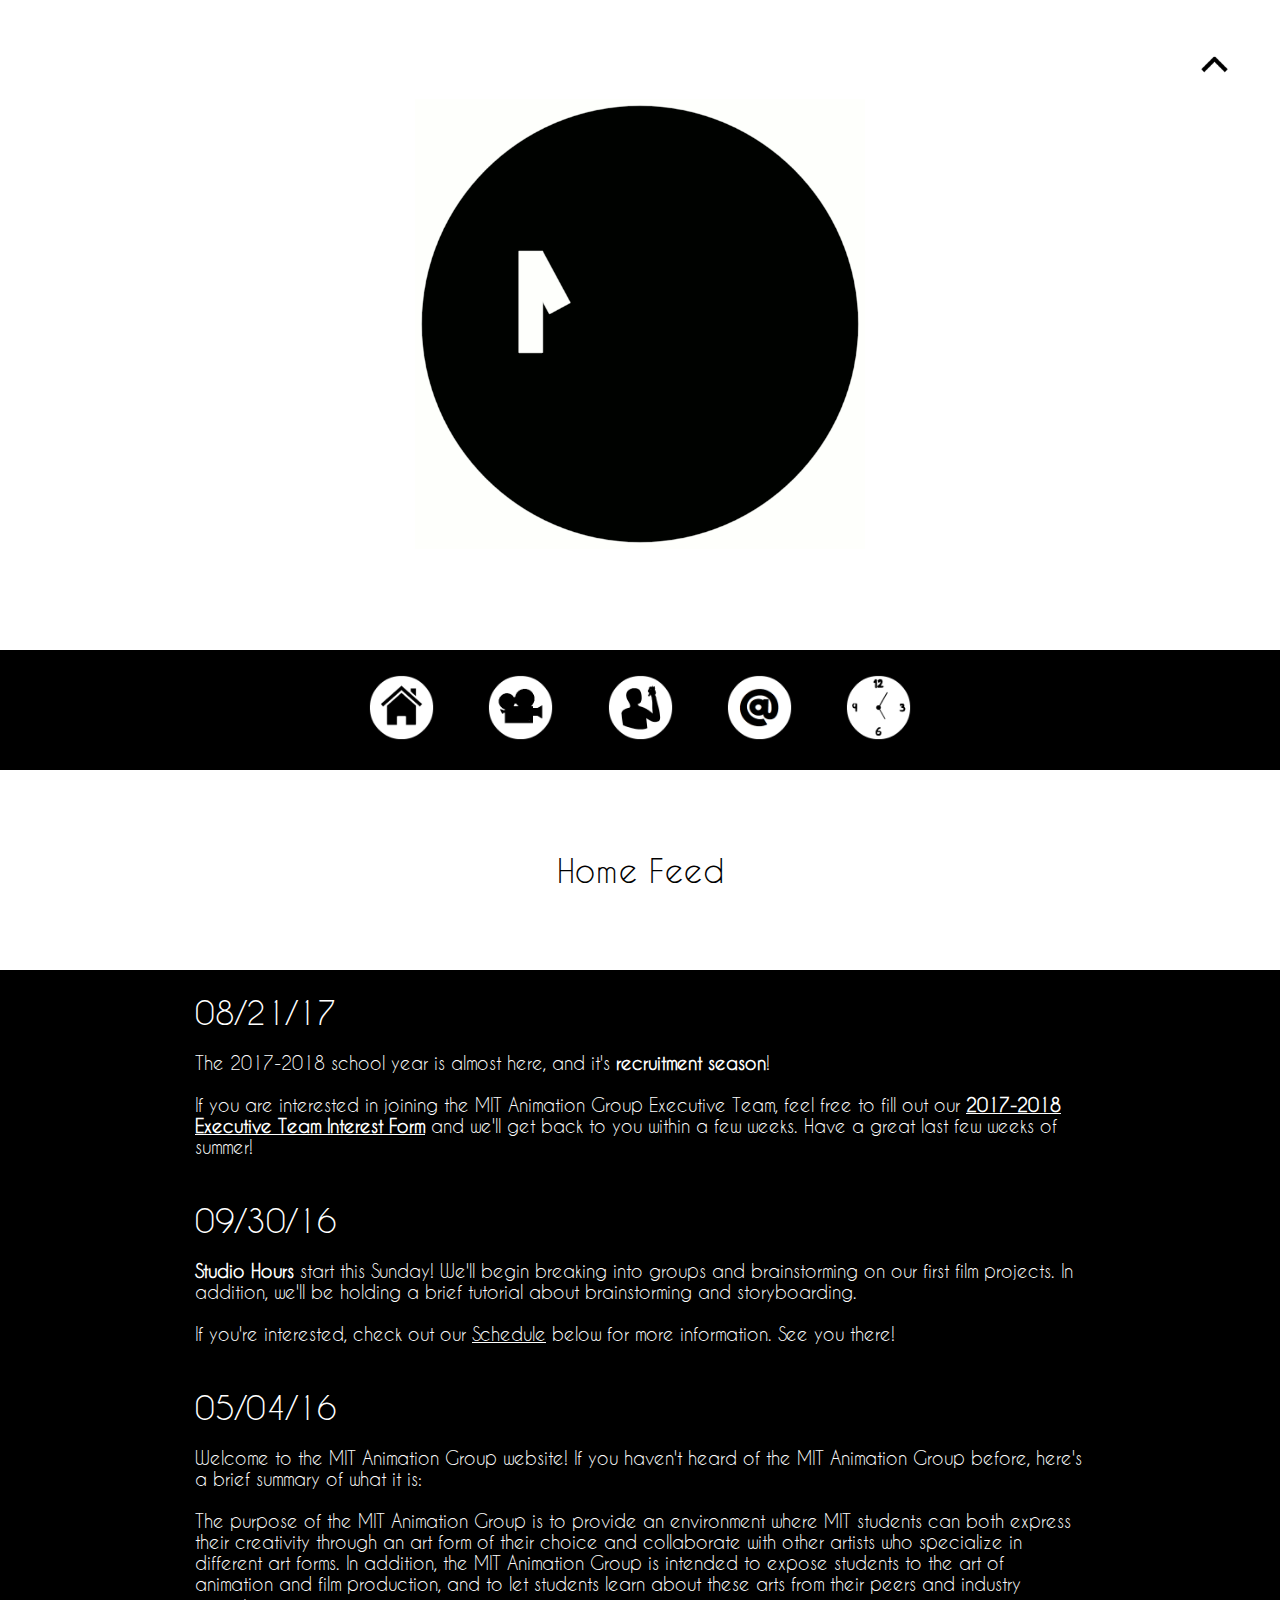
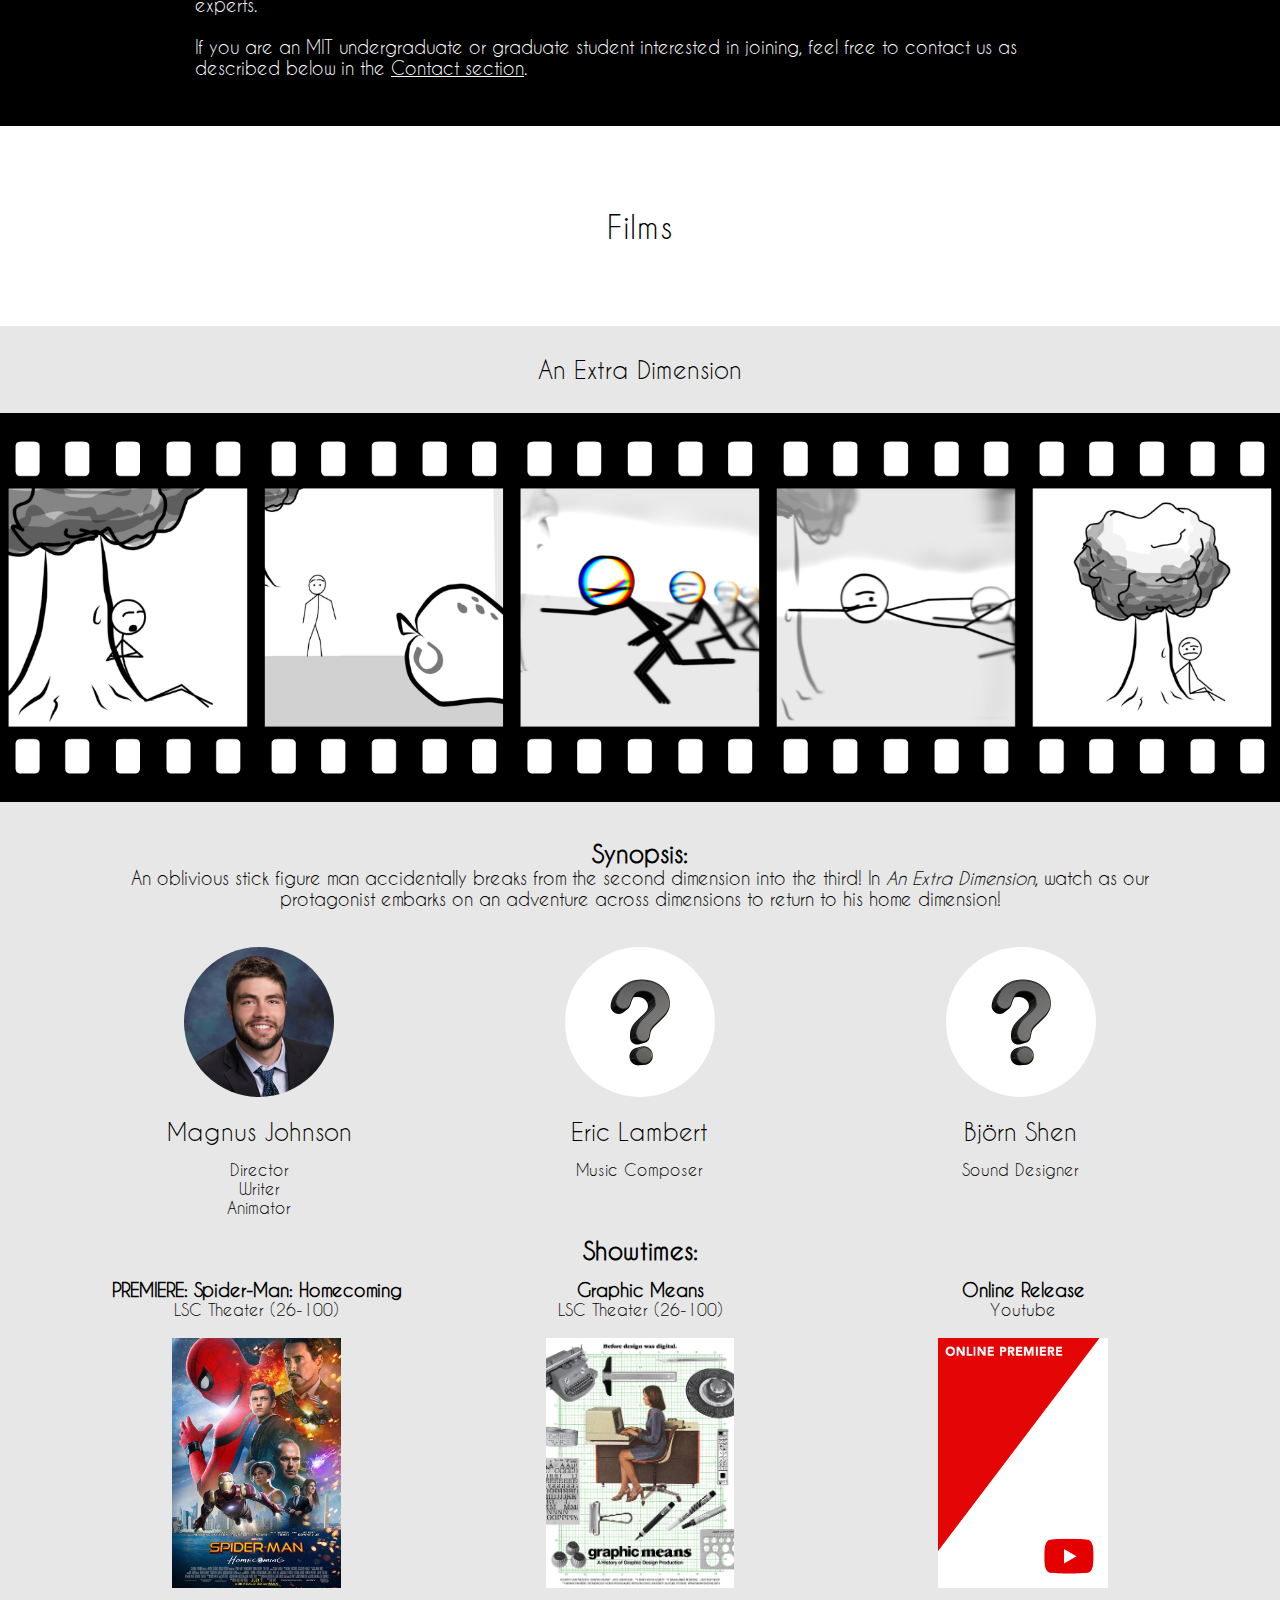
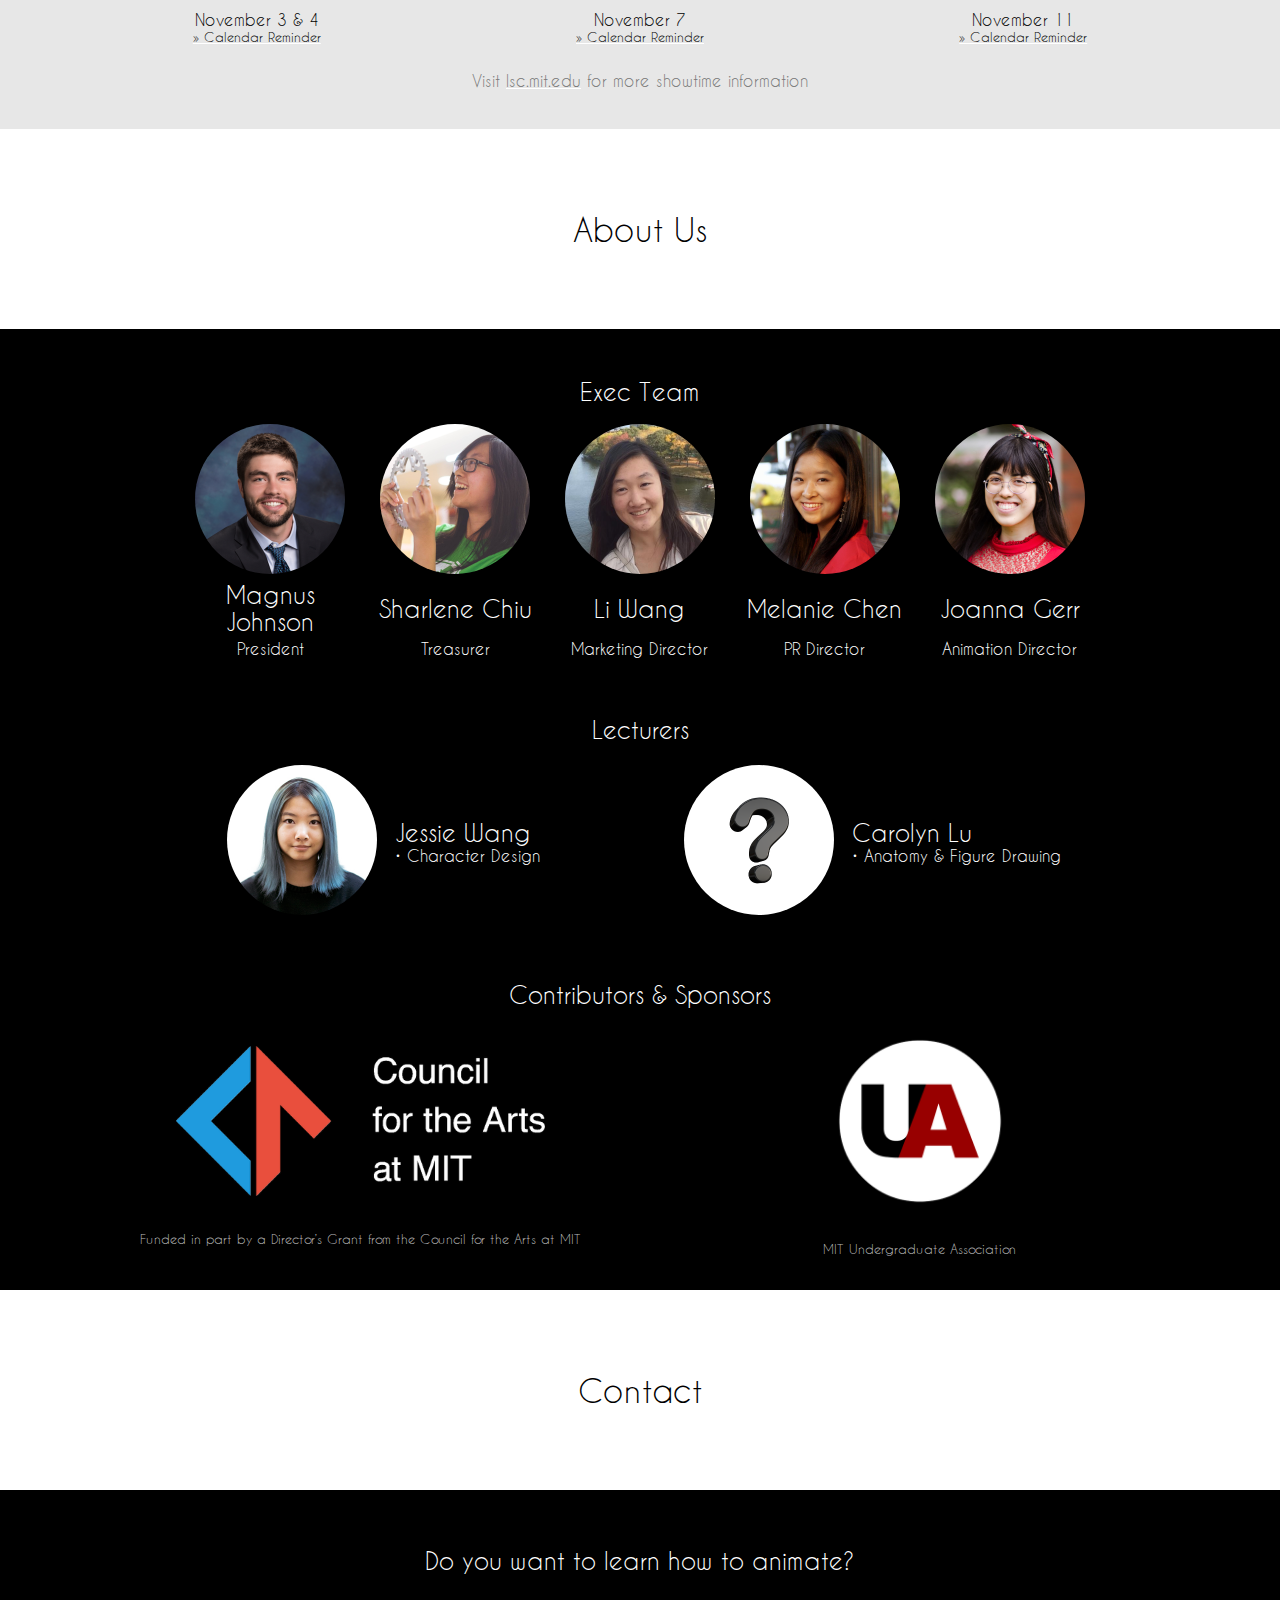
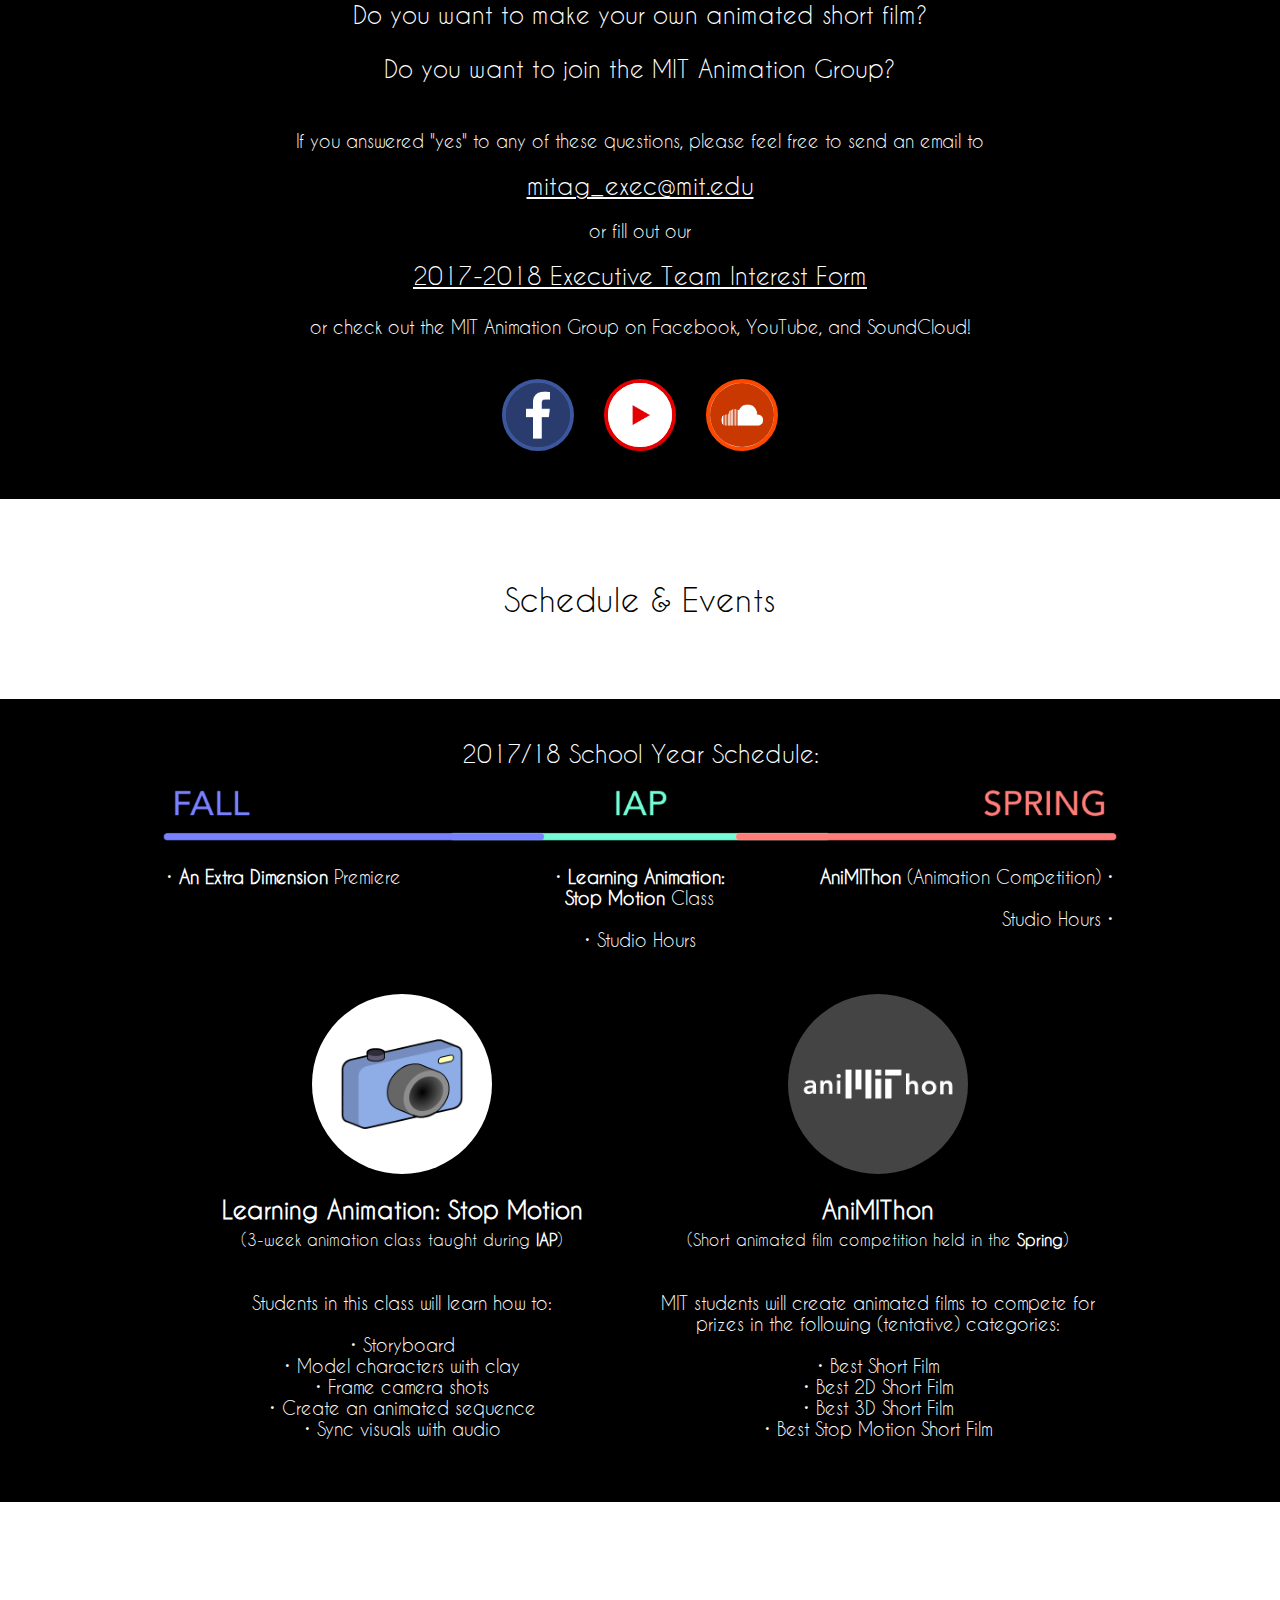
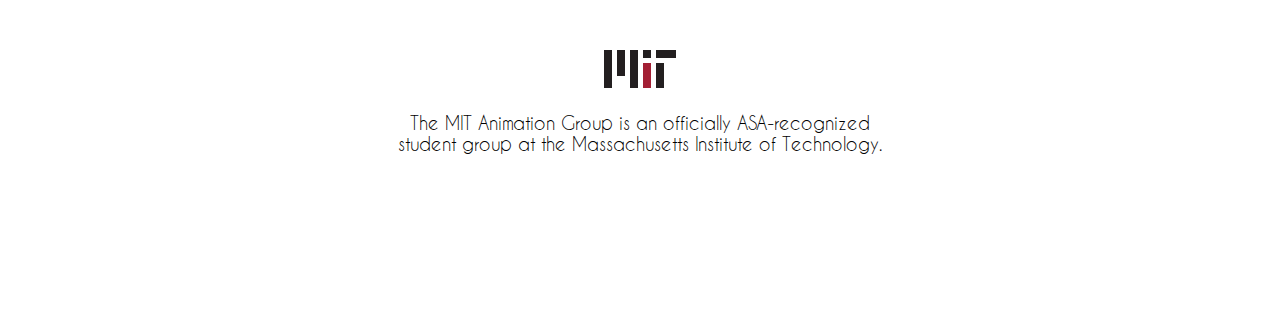
==== site/index.html @ 921e3122 "Initial commit" ====
<!DOCTYPE html>

<html>

<head>

<link type="text/css" rel="stylesheet" href="main.css" media="screen">
<link rel="shortcut icon" href="images/favicon.ico">

<meta charset="utf-8">

<title>MIT Animation Group - Welcome</title>

</head>

<body><font face='Arial, Verdana' size='2'>

<table border='0' width='100%' cellpadding='0' cellspacing='0'>

<tr><td align='center' valign='middle' height='650' bgcolor='white'>
<img src='images/intro_sub_anim.gif' width='450' alt='MIT Animation Group'>
</tr></td>

<tr><td align='center' valign='middle' height='120' bgcolor='black'>
<table border='0' width='100%' height='100%'><tr><td valign='center' align='center'>
<a href='#homefeed'><div id='navBlock'><img src='images/button_home.png' width='65' alt='Home Feed'></div></a>&nbsp;&nbsp;&nbsp;&nbsp;&nbsp;&nbsp;&nbsp;&nbsp;&nbsp;&nbsp;&nbsp;&nbsp;&nbsp;&nbsp;
<a href='#films'><div id='navBlock'><img src='images/button_films.png' width='65' alt='Films'></div></a>&nbsp;&nbsp;&nbsp;&nbsp;&nbsp;&nbsp;&nbsp;&nbsp;&nbsp;&nbsp;&nbsp;&nbsp;&nbsp;&nbsp;
<a href='#aboutus'><div id='navBlock'><img src='images/button_people.png' width='65' alt='About Us'></div></a>&nbsp;&nbsp;&nbsp;&nbsp;&nbsp;&nbsp;&nbsp;&nbsp;&nbsp;&nbsp;&nbsp;&nbsp;&nbsp;&nbsp;
<a href='#contact'><div id='navBlock'><img src='images/button_contact.png' width='65' alt='Contact'></div></a>&nbsp;&nbsp;&nbsp;&nbsp;&nbsp;&nbsp;&nbsp;&nbsp;&nbsp;&nbsp;&nbsp;&nbsp;&nbsp;&nbsp;
<a href='#schedule'><div id='navBlock'><img src='images/button_schedule.png' width='65' alt='Schedule'></div></a>
</td></tr></table>
</tr></td>

<tr><td align='center' valign='middle' height='200' bgcolor='white' id='homefeed'>
<font face='CaviarDreams' size='6' color='black'>Home Feed</font>
</tr></td>

<tr><td align='center' valign='top' height='400' bgcolor='black'>
<table width='70%'><tr><td><!-- Will include the latest MITAG updates -->
<font face='CaviarDreams' size='4' color='white'><br>
</font><font face='CaviarDreams' size='6' color='white'>08/21/17</font><font face='CaviarDreams' size='4' color='white'><br><br>
The 2017-2018 school year is almost here, and it's <b>recruitment season</b>!<br><br>If you are interested in joining the MIT Animation Group Executive Team, feel free to fill out our <a href='https://goo.gl/forms/L7UfDqPYHR9sStEh1' target='_blank'><b>2017-2018 Executive Team Interest Form</b></a> and we'll get back to you within a few weeks.  Have a great last few weeks of summer!

</font><br><br><br><br><font face='CaviarDreams' size='6' color='white'>09/30/16</font><font face='CaviarDreams' size='4' color='white'><br><br>
<b>Studio Hours</b> start this Sunday!  We'll begin breaking into groups and brainstorming on our first film projects.  In addition, we'll be holding a brief tutorial about brainstorming and storyboarding.<br><br>If you're interested, check out our <a href='#schedule'>Schedule</a> below for more information.  See you there!

</font><br><br><br><br><font face='CaviarDreams' size='6' color='white'>05/04/16</font><font face='CaviarDreams' size='4' color='white'><br><br>Welcome to the MIT Animation Group website!  If you haven't heard of the MIT Animation Group before, here's a brief summary of what it is:<br><br>
The purpose of the MIT Animation Group is to provide an environment where MIT students can both express their creativity through an art form of their choice and collaborate with other artists who specialize in different art forms.  In addition, the MIT Animation Group is intended to expose students to the art of animation and film production, and to let students learn about these arts from their peers and industry experts.
<br><br>If you are an MIT undergraduate or graduate student interested in joining, feel free to contact us as described below in the <a href='#contact'>Contact section</a>.
</font><br><br><br><br>
</td></tr></table>
</tr></td>

<tr><td align='center' valign='middle' height='200' bgcolor='white' id='films'>
<font face='CaviarDreams' size='6' color='black'>Films</font>
</tr></td>

<tr><td align='center' valign='top' height='400' bgcolor='#E7E7E7'>

<table width='100%' border='0'><tr><td valign='middle' align='center'>
<font face='CaviarDreams' size='5' color='black'><br>An Extra Dimension<br><br></font>
</td></tr></table>
<img src='images/films/film0strip.png' width='100%'>

<table width='85%' border='0'>
<tr><td align='center' valign='middle' height='28'></td></tr>
<tr><td align='center' valign='top'>
<font face='CaviarDreams' size='5' color='black'><b>Synopsis:</b></font><br>
<font face='CaviarDreams' size='4' color='black'>An oblivious stick figure man accidentally breaks from the second dimension into the third! In <i>An Extra Dimension</i>, watch as our protagonist embarks on an adventure across dimensions to return to his home dimension!</font><br>
</td></tr>
</table>

<table width='85%' border='0'>
<tr><td align='center' valign='middle' height='28' colspan='5'></td></tr><tr>
<td align='center' valign='middle' width='30%'><div id='propic2'><img src='images/people/magnus.png' width='150'></div></td>
<td width='18'><font face='CaviarDreams' size='4' color='white'>&nbsp;</font></td>
<td align='center' valign='middle' width='30%'><div id='propic2'><img src='images/people/unknown.png' width='150'></div></td>
<td width='18'><font face='CaviarDreams' size='4' color='white'>&nbsp;</font></td>
<td align='center' valign='middle' width='30%'><div id='propic2'><img src='images/people/unknown.png' width='150'></div></td>
</tr><tr><td align='center' valign='middle' height='10' colspan='5'></td></tr><tr>
<td align='center' valign='top' height='42'>
<font face='CaviarDreams' size='5' color='black'>Magnus Johnson</font><br>
<!--<a href='http://www.magmhj.com/' target='_blank'><font face='CaviarDreams' size='4' color='black'>www.magmhj.com</font></a>--><font face='CaviarDreams' size='1'><br></font>
<font face='CaviarDreams' size='3' color='black'>Director<br>Writer<br>Animator</font></td>
<td></td>
<td align='center' valign='top' height='42'><font face='CaviarDreams' size='5' color='black'>Eric Lambert</font><br>
<!--<font face='CaviarDreams' size='4' color='black'>www.magmhj.com</font>--><font face='CaviarDreams' size='1'><!--<br>--><br></font>
<font face='CaviarDreams' size='3' color='black'>Music Composer</font></td>
<td></td>
<td align='center' valign='top' height='42'><font face='CaviarDreams' size='5' color='black'>Björn Shen</font><br>
<!--<font face='CaviarDreams' size='4' color='black'>www.magmhj.com</font>--><font face='CaviarDreams' size='1'><!--<br>--><br></font>
<font face='CaviarDreams' size='3' color='black'>Sound Designer</font></td>
</tr>
</table>

<table width='90%' border='0'>
<tr><td align='center' valign='middle' height='10'></td></tr>
<tr><td align='center' valign='top'>
<font face='CaviarDreams' size='5' color='black'><b>Showtimes:</b></font><br>
<table width='100%' border='0'><tr><td align='center' valign='middle' height='8' colspan='3'></td></tr>
<tr><td align='center' valign='top' width='33%'>
<font face='CaviarDreams' size='4' color='black'><b>PREMIERE: Spider-Man: Homecoming</b></font><br>
<font face='CaviarDreams' size='3' color='black'>LSC Theater (26-100)<br><br></font>
<img src='images/showtimes/spidermanhomecoming.jpg' height='250' border='0'>
<font face='CaviarDreams' size='3' color='black'><br><br>November 3 & 4<br></font>
<a href='images/showtimes/aedevent_1.ics'><font face='CaviarDreams' size='2' color='black'>&raquo; Calendar Reminder</font></a>
</td><td align='center' valign='top'>
<font face='CaviarDreams' size='4' color='black'><b>Graphic Means</b></font><br>
<font face='CaviarDreams' size='3' color='black'>LSC Theater (26-100)<br><br></font>
<img src='images/showtimes/graphicmeans.jpg' height='250' border='0'>
<font face='CaviarDreams' size='3' color='black'><br><br>November 7<br></font>
<a href='images/showtimes/aedevent_2.ics'><font face='CaviarDreams' size='2' color='black'>&raquo; Calendar Reminder</font></a>
</td><td align='center' valign='top' width='33%'>
<font face='CaviarDreams' size='4' color='black'><b>Online Release</b></font><br>
<font face='CaviarDreams' size='3' color='black'>Youtube<br><br></font>
<img src='images/showtimes/youtube.png' height='250' border='0'>
<font face='CaviarDreams' size='3' color='black'><br><br>November 11<br></font>
<a href='images/showtimes/aedevent_3.ics'><font face='CaviarDreams' size='2' color='black'>&raquo; Calendar Reminder</font></a>
</td></tr></table>
</td></tr><tr><td colspan='5' align='center'><font face='CaviarDreams' size='3' color='#777777'><br>Visit <a href='http://lsc.mit.edu/' target='_blank'><font color='#777777'>lsc.mit.edu</a> for more showtime information</font></td></tr><tr><td height='32' colspan='5'></td></tr>
</table>

</tr></td>

<tr><td align='center' valign='middle' height='200' bgcolor='white' id='aboutus'>
<font face='CaviarDreams' size='6' color='black'>About Us</font>
</tr></td>

<tr><td align='center' valign='top' height='400' bgcolor='black'>
<table width='80%' border='0'><tr><td align='center'><!-- Will include info (including links to personal websites/portfolios) on people who have contributed to successful projects -->

<font face='CaviarDreams' size='5' color='white'><br></font>

<table width='90%' border='0'>
<tr><td align='center' valign='middle' height='58' colspan='9'>
<font face='CaviarDreams' size='5' color='white'>Exec Team</font>
</td></tr><tr>
<td align='center' valign='middle' width='20%'><div id='propic2'><img src='images/people/magnus.png' width='150'></div></td>
<td width='18'><font face='CaviarDreams' size='4' color='white'>&nbsp;</font></td>
<td align='center' valign='middle' width='20%'><div id='propic2'><img src='images/people/sharlene.png' width='150'></div></td>
<td width='18'><font face='CaviarDreams' size='4' color='white'>&nbsp;</font></td>
<td align='center' valign='middle' width='20%'><div id='propic2'><img src='images/people/li.png' width='150'></div></td>
<td width='18'><font face='CaviarDreams' size='4' color='white'>&nbsp;</font></td>
<td align='center' valign='middle' width='20%'><div id='propic2'><img src='images/people/melanie.png' width='150'></div></td>
<td width='18'><font face='CaviarDreams' size='4' color='white'>&nbsp;</font></td>
<td align='center' valign='middle' width='20%'><div id='propic2'><img src='images/people/joanna.png' width='150'></div></td>
</tr><tr>
<td align='center' valign='middle' height='42'><font face='CaviarDreams' size='5' color='white'>Magnus Johnson</font></td>
<td></td>
<td align='center' valign='middle' height='42'><font face='CaviarDreams' size='5' color='white'>Sharlene Chiu</font></td>
<td></td>
<td align='center' valign='middle' height='42'><font face='CaviarDreams' size='5' color='white'>Li Wang</font></td>
<td></td>
<td align='center' valign='middle' height='42'><font face='CaviarDreams' size='5' color='white'>Melanie Chen</font></td>
<td></td>
<td align='center' valign='middle' height='42'><font face='CaviarDreams' size='5' color='white'>Joanna Gerr</font></td>
</tr><tr>
<td align='center' valign='top'><font face='CaviarDreams' size='3' color='white'>President</font></td>
<td></td>
<td align='center' valign='top'><font face='CaviarDreams' size='3' color='white'>Treasurer</font></td>
<td></td>
<td align='center' valign='top'><font face='CaviarDreams' size='3' color='white'>Marketing Director</font></td>
<td></td>
<td align='center' valign='top'><font face='CaviarDreams' size='3' color='white'>PR Director</font></td>
<td></td>
<td align='center' valign='top'><font face='CaviarDreams' size='3' color='white'>Animation Director</font></td>
</tr><tr><td height='32' colspan='9'></td></tr>
</table>
<table width='90%' border='0'>
<tr><td align='center' valign='middle' height='58' colspan='5'>
<font face='CaviarDreams' size='5' color='white'>Lecturers</font>
</td></tr>
<tr><td width='50%'>

<table width='100%' border='0'><tr><td align='right' width='43%'>
<div id='propic2'><img src='images/people/jessie.jpg' width='150'></div>
</td><td width='10'></td><td align='left' valign='middle'>
<font face='CaviarDreams' size='5' color='white'>Jessie Wang</font>
<font face='CaviarDreams' size='3' color='white'><br>
 &bull; Character Design
</font>
</td></tr></table>

</td><td width='50%'>

<table width='100%' border='0'><tr><td align='right' width='43%'>
<div id='propic2'><img src='images/people/unknown.png' width='150'></div>
</td><td width='10'></td><td align='left' valign='middle'>
<font face='CaviarDreams' size='5' color='white'>Carolyn Lu</font>
<font face='CaviarDreams' size='3' color='white'><br>
 &bull; Anatomy & Figure Drawing
</font>
</td></tr></table>

</td></tr>
</table>
<table width='100%' border='0'>
<tr><td align='center' valign='middle' height='58' colspan='3'>
<font face='CaviarDreams' size='5' color='white'><br><br>Contributors & Sponsors</font>
</td></tr><tr><td height='20' colspan='3'></td></tr><tr>
<td align='center' valign='middle' height='10' width='45%'><a href='http://arts.mit.edu' target='_blank'><img src='images/CAMIT_logo_white.png' height='150' alt='Council for the Arts at MIT'></a><font face='CaviarDreams' size='2' color='#BBBBBB'><br><br><br>Funded in part by a Director’s Grant from the Council for the Arts at MIT</font></td>
<td width='20'></td>
<td align='center' valign='middle' height='10' width='45%'><a href='http://ua.mit.edu' target='_blank'><img src='images/ualogo.png' height='170' alt='Undergraduate Association @ MIT'></a><font face='CaviarDreams' size='2' color='#BBBBBB'><br><br><br>MIT Undergraduate Association</font></td>
</tr>
</table><font face='CaviarDreams' size='5' color='black'><br></font>

</td></tr></table>
</tr></td>

<tr><td align='center' valign='middle' height='200' bgcolor='white' id='contact'>
<font face='CaviarDreams' size='6' color='black'>Contact</font>
</tr></td>

<tr><td align='center' valign='top' height='300' bgcolor='black'>
<table width='70%' border='0'><tr><td align='center'><!-- Will include general contact information for MITAG (e.g. ag@mit.edu & ag_exec@mit.edu) -->
<font face='CaviarDreams' size='5' color='white'><br><br>Do you want to learn how to animate?<br><br>Do you want to make your own animated short film?<br><br>Do you want to join the MIT Animation Group?<br><br></font>
<font face='CaviarDreams' size='4' color='white'><br>If you answered "yes" to any of these questions, please feel free to send an email to<br><br></font>
<font face='CaviarDreams' size='5' color='white'><a href='mailto:mitag_exec@mit.edu'>mitag_exec@mit.edu</a><br></font>
<font face='CaviarDreams' size='4' color='white'><br>or fill out our<br><br></font>
<font face='CaviarDreams' size='5' color='white'><a href='https://goo.gl/forms/L7UfDqPYHR9sStEh1' target='_blank'>2017-2018 Executive Team Interest Form</a><br><br></font>
<font face='CaviarDreams' size='4' color='white'>or check out the MIT Animation Group on Facebook, YouTube, and SoundCloud!<br><br><br>
<div class='socialmediabutton' id='fb'><a href='http://www.facebook.com/mitanimationgroup' target='_blank'><img src='images/sc_facebook.png' alt='Facebook' width='64'></a></div>&nbsp;&nbsp;&nbsp;&nbsp;
<div class='socialmediabutton' id='yt'><a href='' target='_blank'><img src='images/sc_youtube.png' alt='YouTube' width='64'></a></div>&nbsp;&nbsp;&nbsp;&nbsp;
<div class='socialmediabutton' id='sc'><a href='https://soundcloud.com/mitanimationgroup' target='_blank'><img src='images/sc_soundcloud.png' alt='SoundCloud' width='64'></a></div><br><br><br>
</font>

</td></tr></table>
</tr></td>

<tr><td align='center' valign='middle' height='200' bgcolor='white' id='schedule'>
<font face='CaviarDreams' size='6' color='black'>Schedule & Events</font>
</tr></td><tr><td align='center' valign='top' height='400' bgcolor='black'>

<table width='75%' border='0'>
<tr><td valign='bottom' align='center' height='65'><font face='CaviarDreams' size='5' color='white'>2017/18 School Year Schedule:</font></td></tr>
<tr><td align='center'>
<font face='CaviarDreams' size='3' color='white'><br><img src='images/schedulediagram_png.png' width='100%' border='0'><br><br>
<table width='100%' border='0'><tr><td width='40%' align='left' valign='top'>
<font face='CaviarDreams' size='4' color='white'>
&bull; <b>An Extra Dimension</b> Premiere
</font>
</td><td width='20%' align='center' valign='top'>
<font face='CaviarDreams' size='4' color='white'>
&bull; <b>Learning Animation: Stop Motion</b> Class<br><br>
&bull; Studio Hours
</font>
</td><td width='40%' align='right' valign='top'>
<font face='CaviarDreams' size='4' color='white'>
<b>AniMIThon</b> (Animation Competition) &bull;<br><br>
Studio Hours &bull;
</font>
</td></tr></table>

<table width='100%' border='0'><tr><td valign='top' align='center' width='50%'>

<br><br><div id='propic'><img src='images/cameraicon.png' width='180'></div><br><br><font face='CaviarDreams' size='5' color='white'>
<b>Learning Animation: Stop Motion</b><br><font face='CaviarDreams' size='3' color='white'>(3-week animation class taught during <b>IAP</b>)</font>
<br></font><font face='CaviarDreams' size='4' color='white'><br><br>
Students in this class will learn how to:<br><br>
&bull; Storyboard<br>
&bull; Model characters with clay<br>
&bull; Frame camera shots<br>
&bull; Create an animated sequence<br>
&bull; Sync visuals with audio<br>
</font>

</td><td valign='top' align='center' width='50%'>

<br><br><div id='propic'><img src='images/animithonicon.png' width='180'></div><br><br><font face='CaviarDreams' size='5' color='white'>
<b>AniMIThon</b><br><font face='CaviarDreams' size='3' color='white'>(Short animated film competition held in the <b>Spring</b>)</font>
<br></font><font face='CaviarDreams' size='4' color='white'><br><br>
MIT students will create animated films to compete for prizes in the following (tentative) categories:<br><br>
&bull; Best Short Film<br>
&bull; Best 2D Short Film<br>
&bull; Best 3D Short Film<br>
&bull; Best Stop Motion Short Film<br>
</font>

</td></tr></table>

<br><br><br></td></tr></table>

</tr></td>

<tr><td align='center' valign='middle' height='400' bgcolor='white'>
<font face='CaviarDreams' size='4' color='black'><a href='http://www.web.mit.edu' target='_blank'><img src='images/MIT-logo-black-red-large.png'></a><br><br>The MIT Animation Group is an officially ASA-recognized<br>student group at the Massachusetts Institute of Technology.</font>
</tr></td>

<tr><td align='center' valign='middle' height='10' bgcolor='white'>
</tr></td>

</table>

<a href='#'><div id='jumptotopbutton'><img src='images/button_top.png' width='55' alt='Jump to Top'></div></a>

</font></body>

</html>
---- site/main.css ----
@font-face {
font-family: Arial Narrow;
src: url('./fonts/arial_narrow-webfont.eot');
    src: url('./fonts/arial_narrow-webfont.eot?#iefix') format('embedded-opentype'),
         url('./fonts/arial_narrow-webfont.woff') format('woff'),
         url('./fonts/arial_narrow-webfont.ttf') format('truetype'),
         url('./fonts/arial_narrow-webfont.svg#arial_narrowregular') format('svg');
    font-weight: normal;
    font-style: normal;
}

@font-face {
font-family: CaviarDreams;
    src: url('./fonts/CaviarDreams.ttf') format('truetype');
    font-weight: normal;
    font-style: normal;
}

table {
margin: 0px;
padding: 0px; 
}

table#alignLeft {
text-align: left;
}

body {
font-family: Trebuchet,Verdana,serif;
text-align: center;
padding: 0px;
margin: 0px;
padding: 0px;
width: 100%;
-webkit-text-size-adjust: none;
resize: none;
overflow-x: hidden;
background-color: #FFFFFF;
}

#navBlock {
padding: 0px;
margin: 0px;
display: inline-block;
overflow: hidden;

-webkit-transition-duration: 120ms;
-webkit-transition-timing-function: ease;
transition-duration: 120ms;
transition-timing-function: ease;

-webkit-user-select: none;
-khtml-user-select: none;
-moz-user-select: none;
-ms-user-select: none;
user-select: none;
}

#navBlock:hover {
-ms-transform: scale(1.15,1.15); /* IE 9 */
-webkit-transform: scale(1.15,1.15); /* Chrome, Safari, Opera */
transform: scale(1.15,1.15);
}

#jumptotopbutton {
position: fixed;
right: 38px;
top: 38px;
padding: 0px;
margin: 0px;
display: inline-block;
overflow: hidden;

-webkit-transition-duration: 120ms;
-webkit-transition-timing-function: ease;
transition-duration: 120ms;
transition-timing-function: ease;

-webkit-user-select: none;
-khtml-user-select: none;
-moz-user-select: none;
-ms-user-select: none;
user-select: none;
}

#jumptotopbutton:hover {
-ms-transform: scale(1.1,1.1); /* IE 9 */
-webkit-transform: scale(1.1,1.1); /* Chrome, Safari, Opera */
transform: scale(1.1,1.1);
}

#propic {
width: 180px;
height: 180px;
border-radius: 90px;
padding: 0px;
margin: 0px;
display: inline-block;
overflow: hidden;
}

#propic2 {
width: 150px;
height: 150px;
border-radius: 75px;
padding: 0px;
margin: 0px;
display: inline-block;
overflow: hidden;
}

div.socialmediabutton {
width: 64px;
height: 64px;
border-radius: 80px;
padding: 0px;
margin: 0px;
display: inline-block;
overflow: hidden;

-webkit-transition-duration: 120ms;
-webkit-transition-timing-function: ease;
transition-duration: 120ms;
transition-timing-function: ease;

-webkit-user-select: none;
-khtml-user-select: none;
-moz-user-select: none;
-ms-user-select: none;
user-select: none;
}

#fb {
border-style: solid;
border-width: 4px;
border-color: #3B579D;
background-color: #2A3D6C;
}

#yt {
border-style: solid;
border-width: 4px;
border-color: #E40001;
background-color: #FFFFFF;
}

#sc {
border-style: solid;
border-width: 4px;
border-color: #FE4800;
background-color: #FFFFFF;
}

div.socialmediabutton:hover {
-ms-transform: scale(1.05,1.05); /* IE 9 */
-webkit-transform: scale(1.05,1.05); /* Chrome, Safari, Opera */
transform: scale(1.05,1.05);
}

/* unvisited link */
a:link {
    color: white;
}

/* visited link */
a:visited {
    color: white;
}

/* mouse over link */
a:hover {
    color: white;
}

/* selected link */
a:active {
    color: white;
}
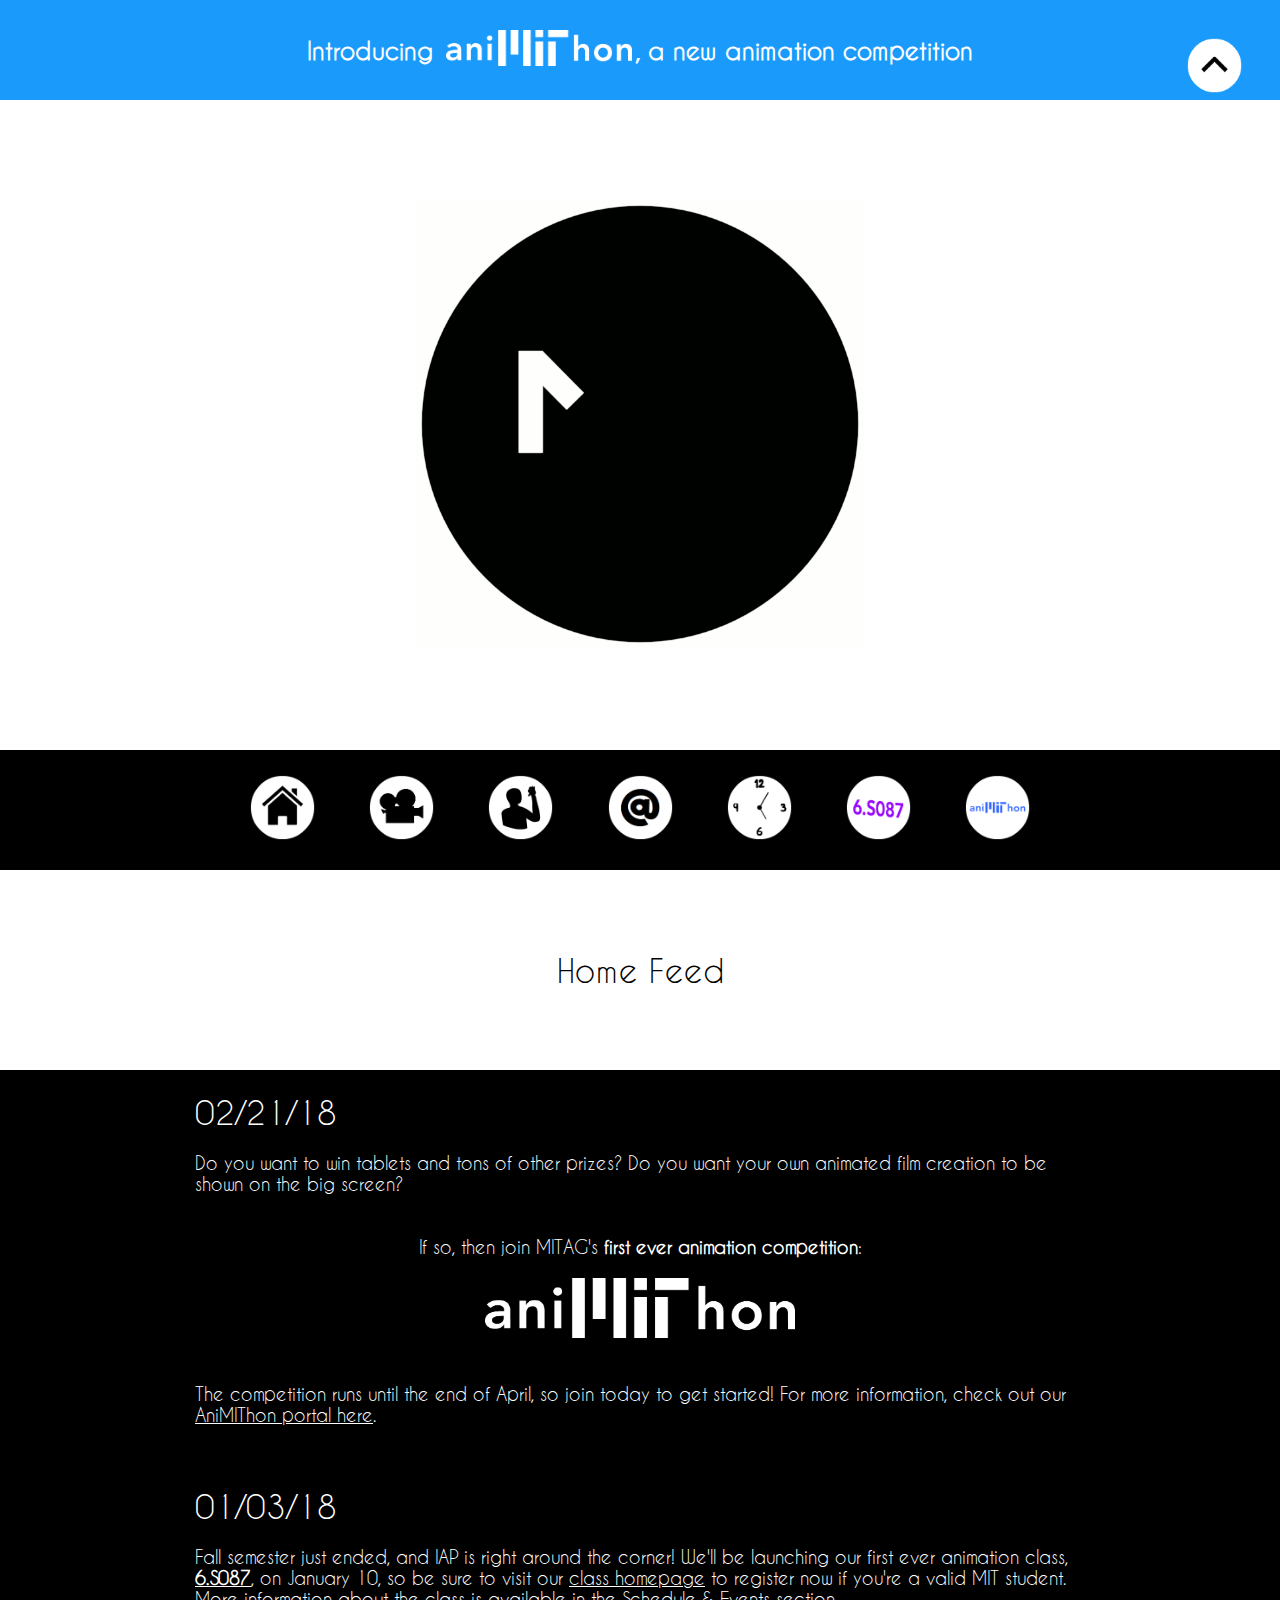
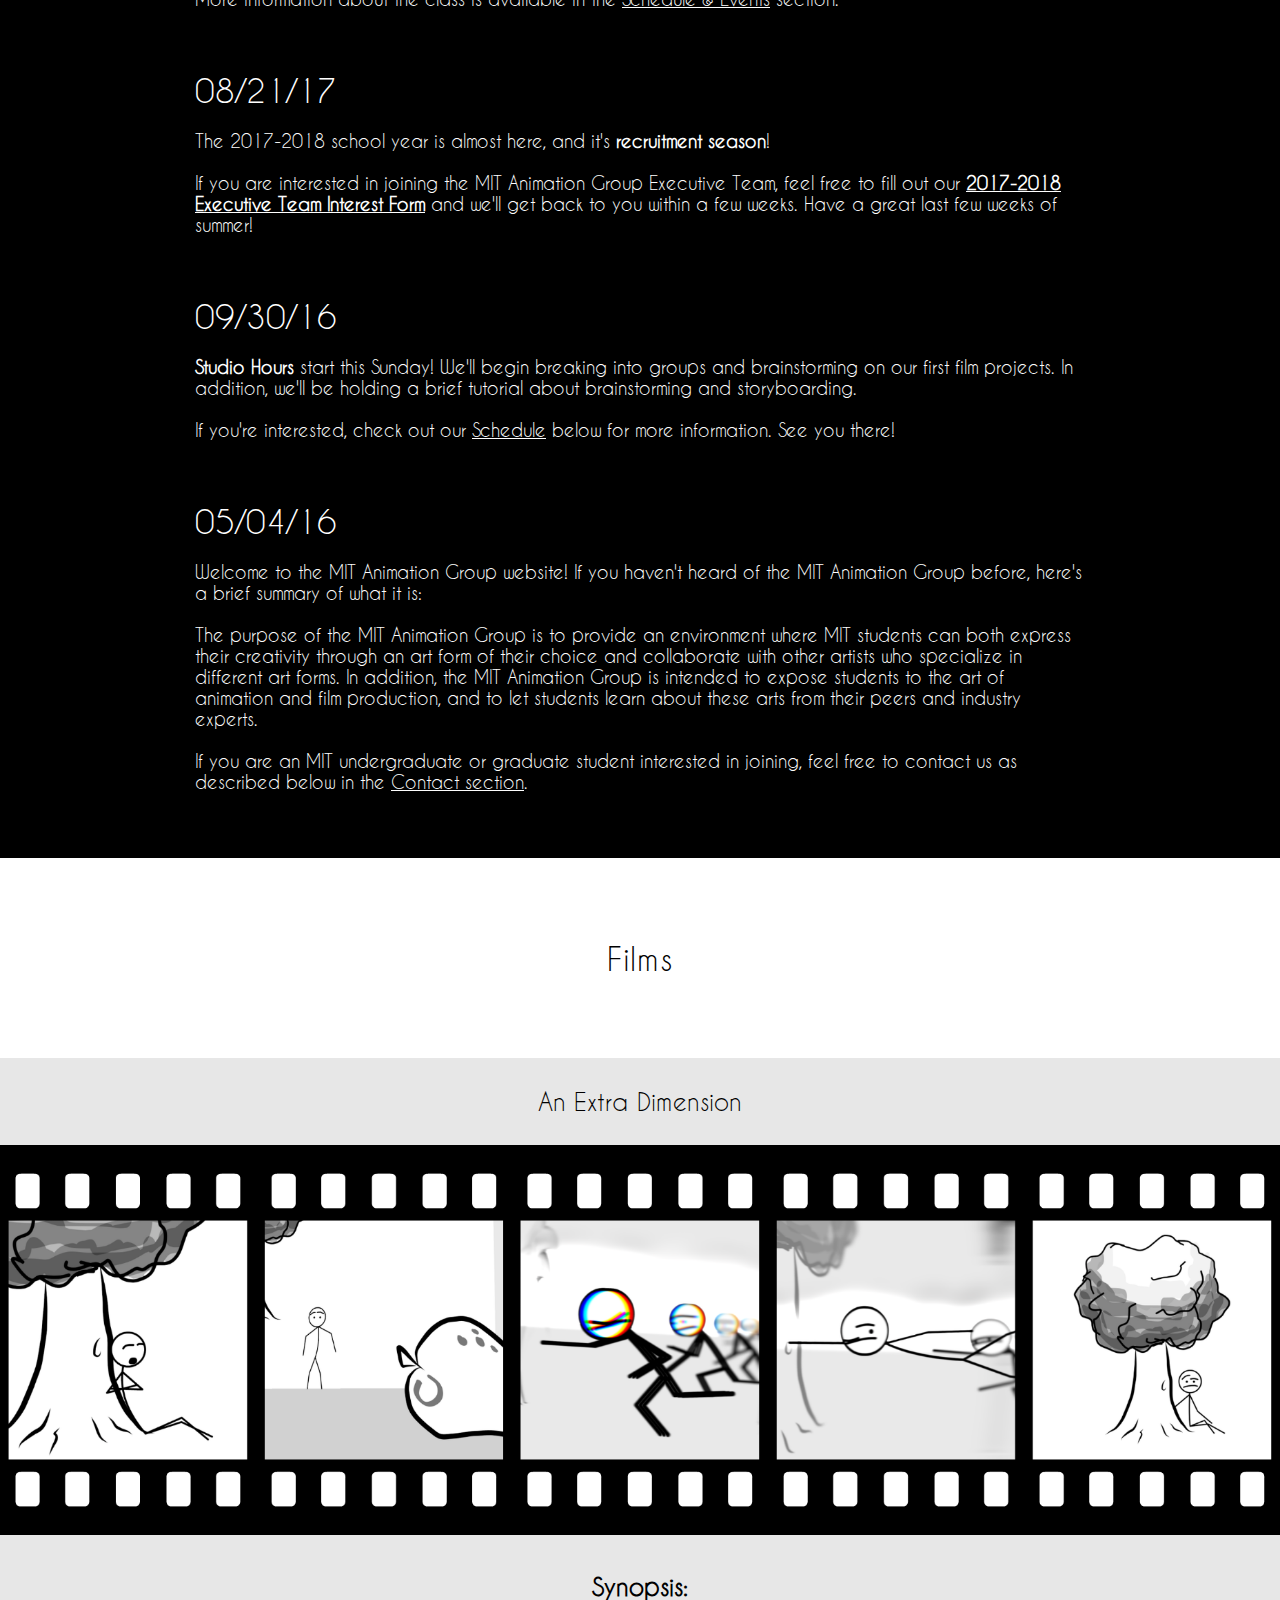
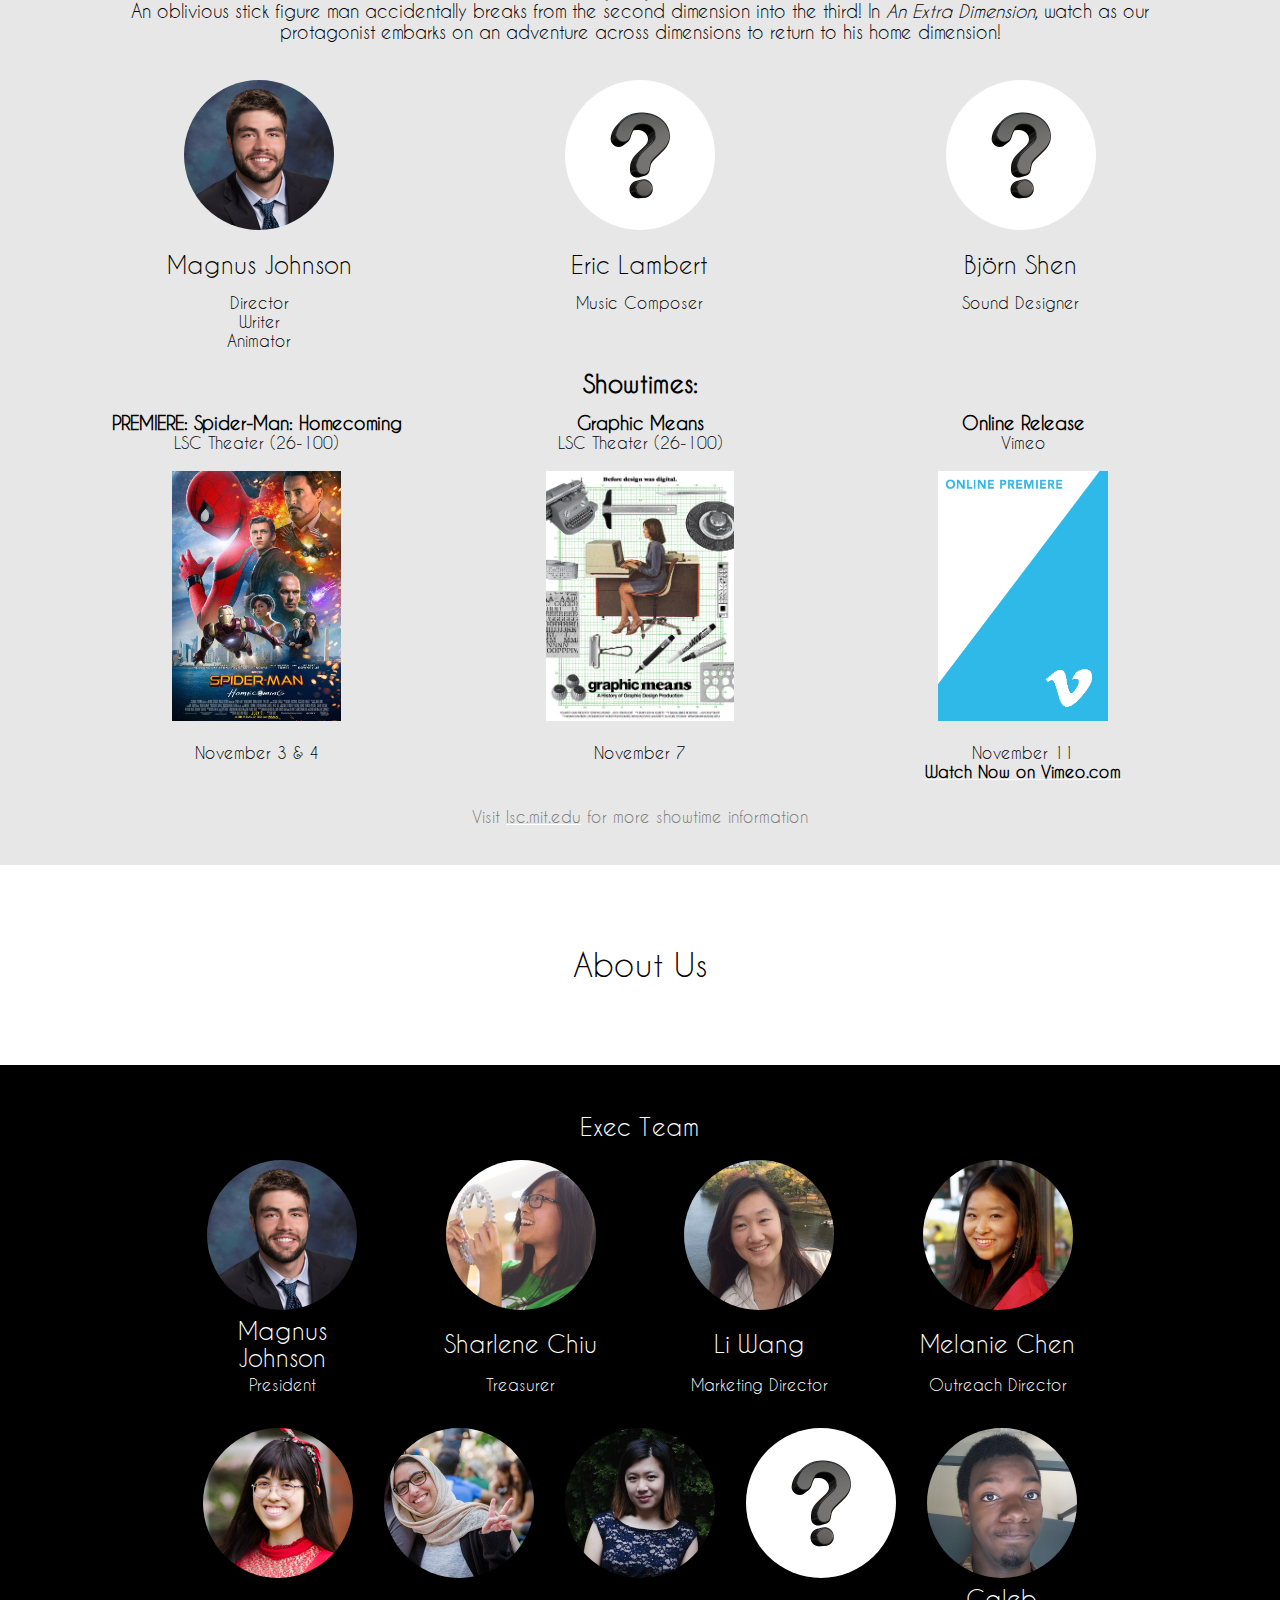
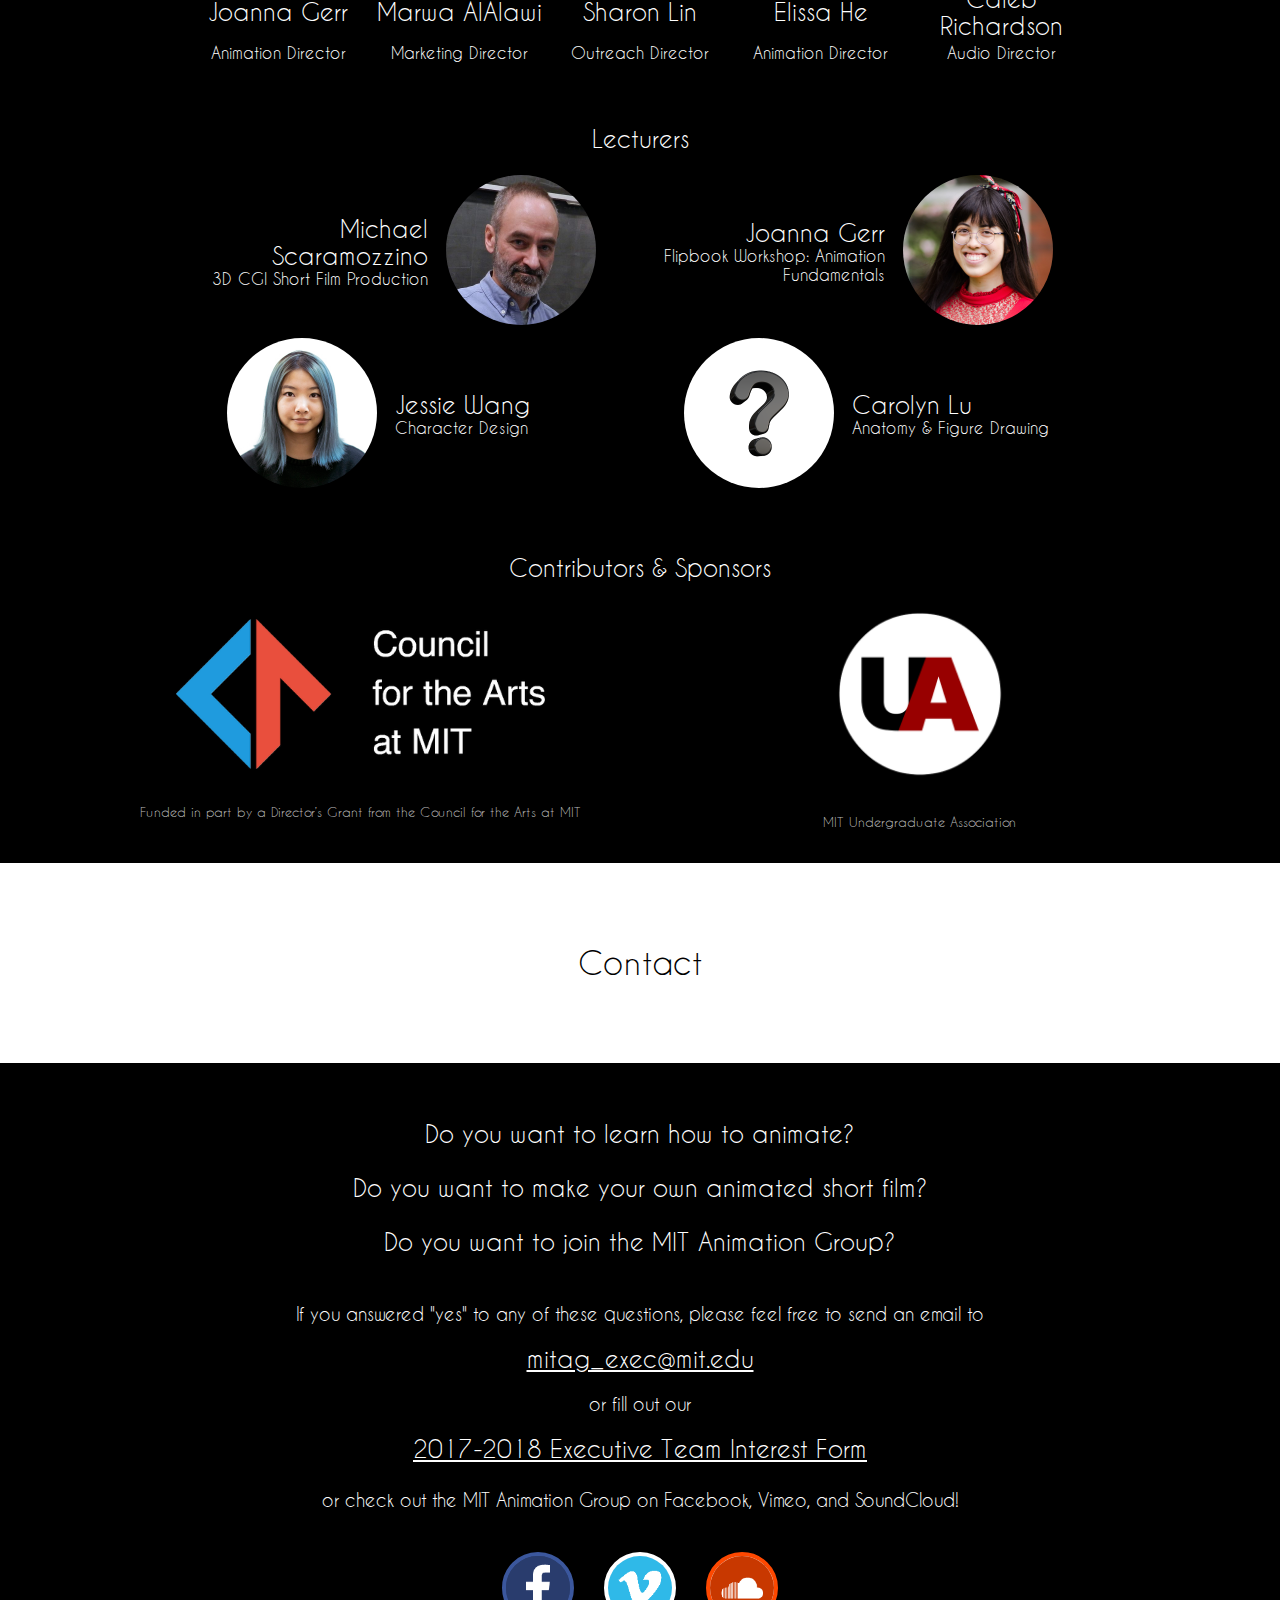
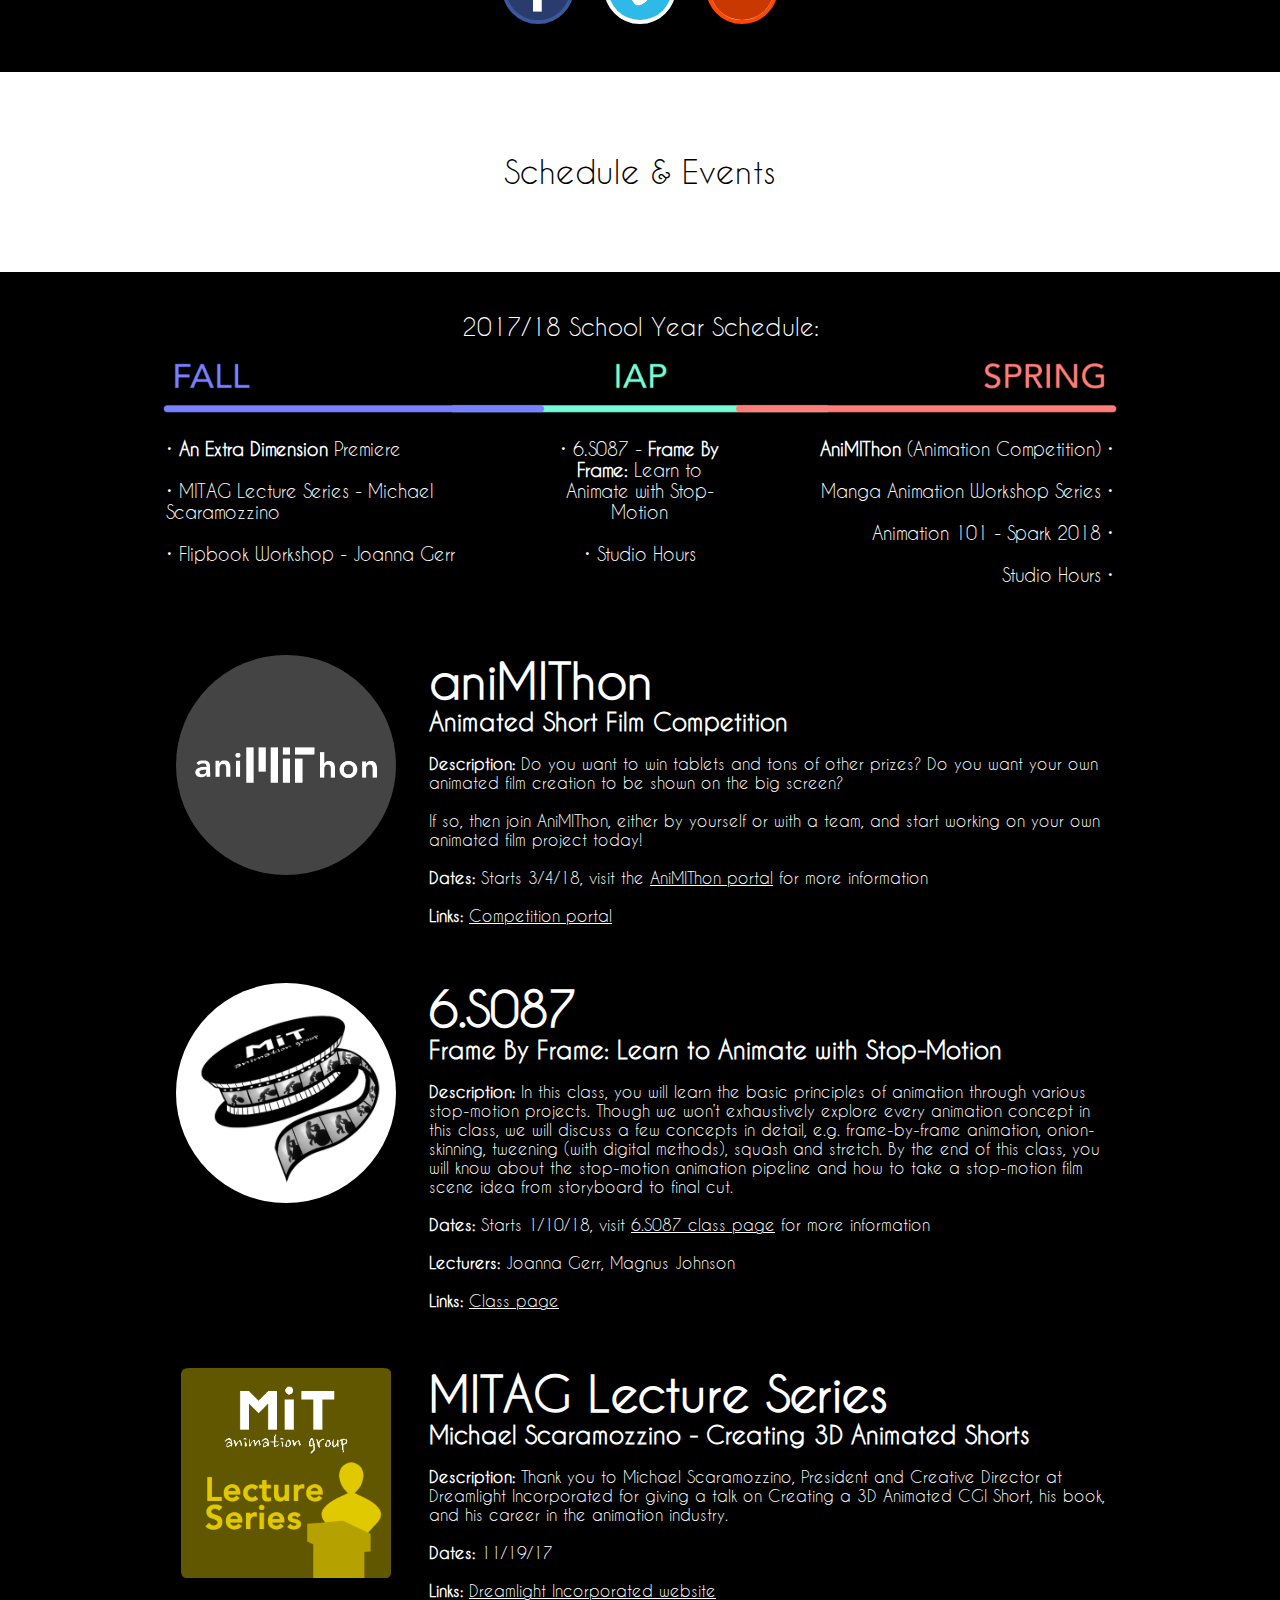
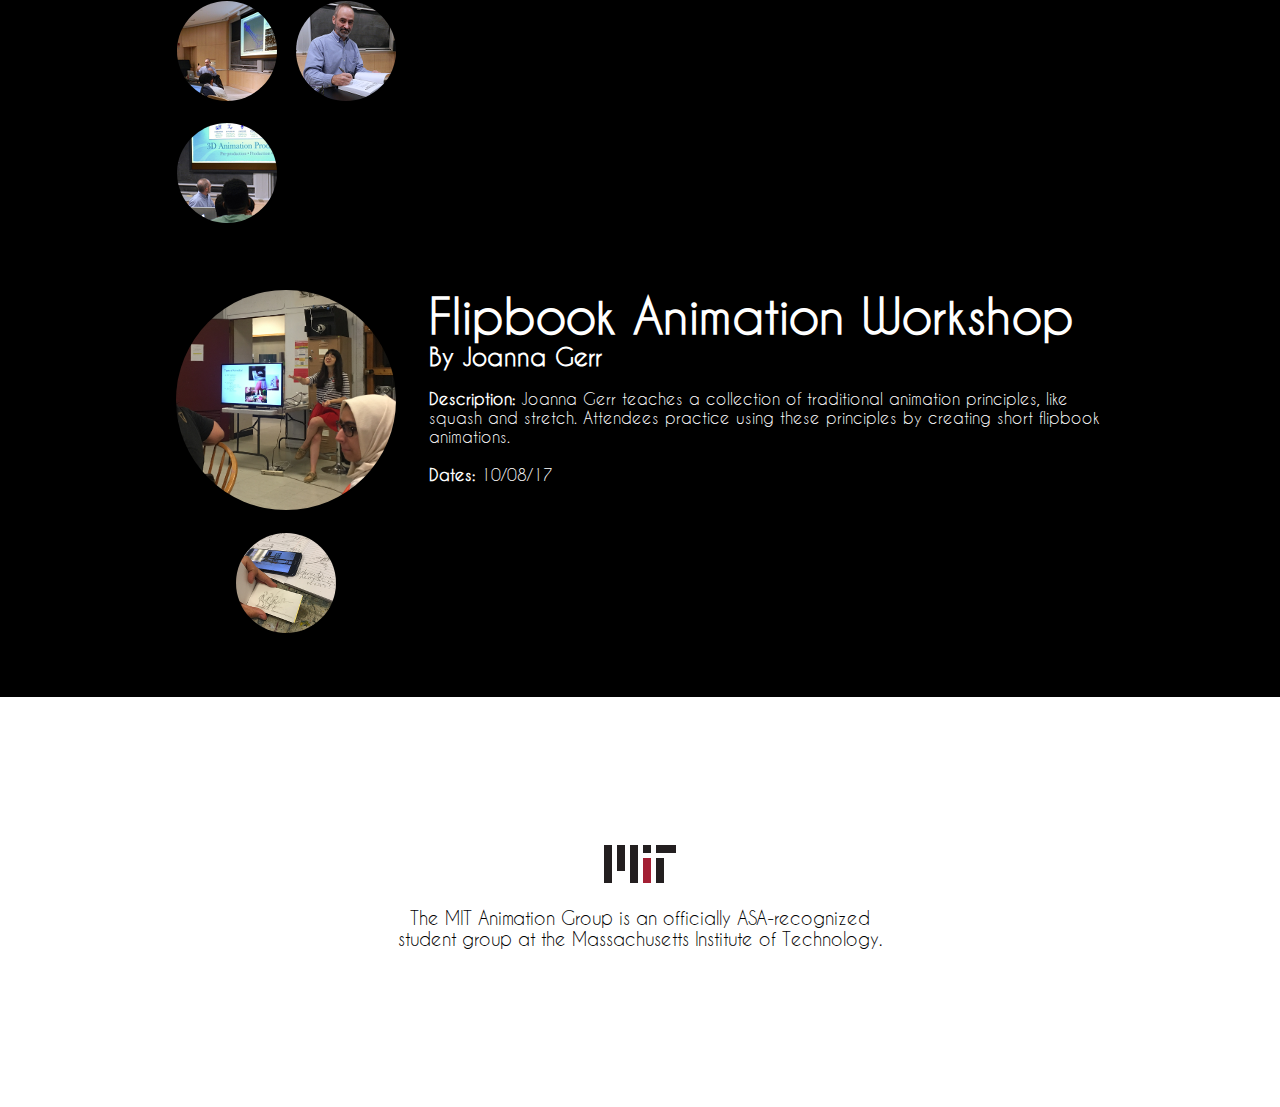
==== commit f71eff8e: "Update" ====
--- a/site/index.html
+++ b/site/index.html
@@ -5,7 +5,14 @@
 <head>
 
 <link type="text/css" rel="stylesheet" href="main.css" media="screen">
-<link rel="shortcut icon" href="images/favicon.ico">
+
+<link rel="icon" type="image/png" href="images/favicon/icon_16.png" sizes="16x16">
+<link rel="icon" type="image/png" href="images/favicon/icon_32.png" sizes="32x32">
+<link rel="icon" type="image/png" href="images/favicon/icon_96.png" sizes="96x96">
+<link rel="apple-touch-icon" href="images/favicon/icon_120.png">
+<link rel="apple-touch-icon" sizes="180x180" href="images/favicon/icon_180.png">  
+<link rel="apple-touch-icon" sizes="152x152" href="images/favicon/icon_152.png">  
+<link rel="apple-touch-icon" sizes="167x167" href="images/favicon/icon_167.png">
 
 <meta charset="utf-8">
 
@@ -16,10 +23,18 @@
 <body><font face='Arial, Verdana' size='2'>
 
 <table border='0' width='100%' cellpadding='0' cellspacing='0'>
+
+<tr><td align='center' valign='middle' height='100' bgcolor='#1a9bfc'>
+<font face='CaviarDreams' size='5' color='white'><b>
+<table><tr><td>Introducing&nbsp;</td><td><img src='animithon/images/animithonicon_words.png' height='36' alt='AniMIThon'></td><td>, a new animation competition</td></tr></table>
+</b></font>
+</td></tr>
+
+<a href='animithon/index.html'><div id='linkarea1'></div></a>
 
 <tr><td align='center' valign='middle' height='650' bgcolor='white'>
 <img src='images/intro_sub_anim.gif' width='450' alt='MIT Animation Group'>
-</tr></td>
+</td></tr>
 
 <tr><td align='center' valign='middle' height='120' bgcolor='black'>
 <table border='0' width='100%' height='100%'><tr><td valign='center' align='center'>
@@ -27,7 +42,9 @@
 <a href='#films'><div id='navBlock'><img src='images/button_films.png' width='65' alt='Films'></div></a>&nbsp;&nbsp;&nbsp;&nbsp;&nbsp;&nbsp;&nbsp;&nbsp;&nbsp;&nbsp;&nbsp;&nbsp;&nbsp;&nbsp;
 <a href='#aboutus'><div id='navBlock'><img src='images/button_people.png' width='65' alt='About Us'></div></a>&nbsp;&nbsp;&nbsp;&nbsp;&nbsp;&nbsp;&nbsp;&nbsp;&nbsp;&nbsp;&nbsp;&nbsp;&nbsp;&nbsp;
 <a href='#contact'><div id='navBlock'><img src='images/button_contact.png' width='65' alt='Contact'></div></a>&nbsp;&nbsp;&nbsp;&nbsp;&nbsp;&nbsp;&nbsp;&nbsp;&nbsp;&nbsp;&nbsp;&nbsp;&nbsp;&nbsp;
-<a href='#schedule'><div id='navBlock'><img src='images/button_schedule.png' width='65' alt='Schedule'></div></a>
+<a href='#schedule'><div id='navBlock'><img src='images/button_schedule.png' width='65' alt='Schedule'></div></a>&nbsp;&nbsp;&nbsp;&nbsp;&nbsp;&nbsp;&nbsp;&nbsp;&nbsp;&nbsp;&nbsp;&nbsp;&nbsp;&nbsp;
+<a href='iap2018/index.html'><div id='navBlock'><img src='images/button_6S087.png' width='65' alt='6.S087'></div></a>&nbsp;&nbsp;&nbsp;&nbsp;&nbsp;&nbsp;&nbsp;&nbsp;&nbsp;&nbsp;&nbsp;&nbsp;&nbsp;&nbsp;
+<a href='animithon/index.html'><div id='navBlock'><img src='images/button_animithon.png' width='65' alt='AniMIThon'></div></a>
 </td></tr></table>
 </tr></td>
 
@@ -38,7 +55,13 @@
 <tr><td align='center' valign='top' height='400' bgcolor='black'>
 <table width='70%'><tr><td><!-- Will include the latest MITAG updates -->
 <font face='CaviarDreams' size='4' color='white'><br>
-</font><font face='CaviarDreams' size='6' color='white'>08/21/17</font><font face='CaviarDreams' size='4' color='white'><br><br>
+</font><font face='CaviarDreams' size='6' color='white'>02/21/18</font><font face='CaviarDreams' size='4' color='white'><br><br>
+Do you want to win tablets and tons of other prizes?  Do you want your own animated film creation to be shown on the big screen?<br><br><br><center>If so, then join MITAG's <b>first ever animation competition</b>:<br><br><a href='animithon/index.html'><img src='animithon/images/animithonicon_words.png' width='310' alt='AniMIThon logo'></a></center><font face='CaviarDreams' size='1'><br><br></font><font face='CaviarDreams' size='4' color='white'>The competition runs until the end of April, so join today to get started!  For more information, check out our <a href='animithon/index.html'>AniMIThon portal here</a>.
+
+</font><br><br><br><br><font face='CaviarDreams' size='6' color='white'>01/03/18</font><font face='CaviarDreams' size='4' color='white'><br><br>
+Fall semester just ended, and IAP is right around the corner!  We'll be launching our first ever animation class, <a href='iap2018/index.html'><b>6.S087</b></a>, on January 10, so be sure to visit our <a href='iap2018/index.html'>class homepage</a> to register now if you're a valid MIT student.  More information about the class is available in the <a href='#schedule'>Schedule & Events</a> section.
+
+</font><br><br><br><br><font face='CaviarDreams' size='6' color='white'>08/21/17</font><font face='CaviarDreams' size='4' color='white'><br><br>
 The 2017-2018 school year is almost here, and it's <b>recruitment season</b>!<br><br>If you are interested in joining the MIT Animation Group Executive Team, feel free to fill out our <a href='https://goo.gl/forms/L7UfDqPYHR9sStEh1' target='_blank'><b>2017-2018 Executive Team Interest Form</b></a> and we'll get back to you within a few weeks.  Have a great last few weeks of summer!
 
 </font><br><br><br><br><font face='CaviarDreams' size='6' color='white'>09/30/16</font><font face='CaviarDreams' size='4' color='white'><br><br>
@@ -103,19 +126,17 @@
 <font face='CaviarDreams' size='3' color='black'>LSC Theater (26-100)<br><br></font>
 <img src='images/showtimes/spidermanhomecoming.jpg' height='250' border='0'>
 <font face='CaviarDreams' size='3' color='black'><br><br>November 3 & 4<br></font>
-<a href='images/showtimes/aedevent_1.ics'><font face='CaviarDreams' size='2' color='black'>&raquo; Calendar Reminder</font></a>
 </td><td align='center' valign='top'>
 <font face='CaviarDreams' size='4' color='black'><b>Graphic Means</b></font><br>
 <font face='CaviarDreams' size='3' color='black'>LSC Theater (26-100)<br><br></font>
 <img src='images/showtimes/graphicmeans.jpg' height='250' border='0'>
 <font face='CaviarDreams' size='3' color='black'><br><br>November 7<br></font>
-<a href='images/showtimes/aedevent_2.ics'><font face='CaviarDreams' size='2' color='black'>&raquo; Calendar Reminder</font></a>
 </td><td align='center' valign='top' width='33%'>
 <font face='CaviarDreams' size='4' color='black'><b>Online Release</b></font><br>
-<font face='CaviarDreams' size='3' color='black'>Youtube<br><br></font>
-<img src='images/showtimes/youtube.png' height='250' border='0'>
+<font face='CaviarDreams' size='3' color='black'>Vimeo<br><br></font>
+<a href='https://vimeo.com/242282080' target='_blank'><img src='images/showtimes/vimeo.png' height='250' border='0'></a>
 <font face='CaviarDreams' size='3' color='black'><br><br>November 11<br></font>
-<a href='images/showtimes/aedevent_3.ics'><font face='CaviarDreams' size='2' color='black'>&raquo; Calendar Reminder</font></a>
+<a href='https://vimeo.com/242282080' target='_blank'><font face='CaviarDreams' size='3' color='black'><b>Watch Now on Vimeo.com</b><br></font></a>
 </td></tr></table>
 </td></tr><tr><td colspan='5' align='center'><font face='CaviarDreams' size='3' color='#777777'><br>Visit <a href='http://lsc.mit.edu/' target='_blank'><font color='#777777'>lsc.mit.edu</a> for more showtime information</font></td></tr><tr><td height='32' colspan='5'></td></tr>
 </table>
@@ -131,8 +152,8 @@
 
 <font face='CaviarDreams' size='5' color='white'><br></font>
 
-<table width='90%' border='0'>
-<tr><td align='center' valign='middle' height='58' colspan='9'>
+<table width='88%' border='0'>
+<tr><td align='center' valign='middle' height='58' colspan='7'>
 <font face='CaviarDreams' size='5' color='white'>Exec Team</font>
 </td></tr><tr>
 <td align='center' valign='middle' width='20%'><div id='propic2'><img src='images/people/magnus.png' width='150'></div></td>
@@ -142,8 +163,6 @@
 <td align='center' valign='middle' width='20%'><div id='propic2'><img src='images/people/li.png' width='150'></div></td>
 <td width='18'><font face='CaviarDreams' size='4' color='white'>&nbsp;</font></td>
 <td align='center' valign='middle' width='20%'><div id='propic2'><img src='images/people/melanie.png' width='150'></div></td>
-<td width='18'><font face='CaviarDreams' size='4' color='white'>&nbsp;</font></td>
-<td align='center' valign='middle' width='20%'><div id='propic2'><img src='images/people/joanna.png' width='150'></div></td>
 </tr><tr>
 <td align='center' valign='middle' height='42'><font face='CaviarDreams' size='5' color='white'>Magnus Johnson</font></td>
 <td></td>
@@ -152,8 +171,6 @@
 <td align='center' valign='middle' height='42'><font face='CaviarDreams' size='5' color='white'>Li Wang</font></td>
 <td></td>
 <td align='center' valign='middle' height='42'><font face='CaviarDreams' size='5' color='white'>Melanie Chen</font></td>
-<td></td>
-<td align='center' valign='middle' height='42'><font face='CaviarDreams' size='5' color='white'>Joanna Gerr</font></td>
 </tr><tr>
 <td align='center' valign='top'><font face='CaviarDreams' size='3' color='white'>President</font></td>
 <td></td>
@@ -161,14 +178,67 @@
 <td></td>
 <td align='center' valign='top'><font face='CaviarDreams' size='3' color='white'>Marketing Director</font></td>
 <td></td>
-<td align='center' valign='top'><font face='CaviarDreams' size='3' color='white'>PR Director</font></td>
-<td></td>
+<td align='center' valign='top'><font face='CaviarDreams' size='3' color='white'>Outreach Director</font></td>
+</tr><tr><td height='24' colspan='7'></td></tr>
+</table>
+<table width='88%' border='0'><tr>
+<td align='center' valign='middle' width='20%'><div id='propic2'><img src='images/people/joanna.png' width='150'></div></td>
+<td width='18'><font face='CaviarDreams' size='4' color='white'>&nbsp;</font></td>
+<td align='center' valign='middle' width='20%'><div id='propic2'><img src='images/people/marwa.png' width='150'></div></td>
+<td width='18'><font face='CaviarDreams' size='4' color='white'>&nbsp;</font></td>
+<td align='center' valign='middle' width='20%'><div id='propic2'><img src='images/people/sharon.png' width='150'></div></td>
+<td width='18'><font face='CaviarDreams' size='4' color='white'>&nbsp;</font></td>
+<td align='center' valign='middle' width='20%'><div id='propic2'><img src='images/people/unknown.png' width='150'></div></td>
+<td width='18'><font face='CaviarDreams' size='4' color='white'>&nbsp;</font></td>
+<td align='center' valign='middle' width='20%'><div id='propic2'><img src='images/people/caleb.png' width='150'></div></td>
+</tr><tr>
+<td align='center' valign='middle' height='42'><font face='CaviarDreams' size='5' color='white'>Joanna Gerr</font></td>
+<td></td>
+<td align='center' valign='middle' height='42'><font face='CaviarDreams' size='5' color='white'>Marwa AlAlawi</font></td>
+<td></td>
+<td align='center' valign='middle' height='42'><font face='CaviarDreams' size='5' color='white'>Sharon Lin</font></td>
+<td></td>
+<td align='center' valign='middle' height='42'><font face='CaviarDreams' size='5' color='white'>Elissa He</font></td>
+<td></td>
+<td align='center' valign='middle' height='42'><font face='CaviarDreams' size='5' color='white'>Caleb Richardson</font></td>
+</tr><tr>
 <td align='center' valign='top'><font face='CaviarDreams' size='3' color='white'>Animation Director</font></td>
-</tr><tr><td height='32' colspan='9'></td></tr>
+<td></td>
+<td align='center' valign='top'><font face='CaviarDreams' size='3' color='white'>Marketing Director</font></td>
+<td></td>
+<td align='center' valign='top'><font face='CaviarDreams' size='3' color='white'>Outreach Director</font></td>
+<td></td>
+<td align='center' valign='top'><font face='CaviarDreams' size='3' color='white'>Animation Director</font></td>
+<td></td>
+<td align='center' valign='top'><font face='CaviarDreams' size='3' color='white'>Audio Director</font></td>
+</tr><tr><td height='38' colspan='7'></td></tr>
 </table>
 <table width='90%' border='0'>
 <tr><td align='center' valign='middle' height='58' colspan='5'>
 <font face='CaviarDreams' size='5' color='white'>Lecturers</font>
+</td></tr>
+<tr><td width='50%'>
+
+<table width='100%' border='0'><tr><td align='right' valign='middle'>
+<font face='CaviarDreams' size='5' color='white'>Michael Scaramozzino</font>
+<font face='CaviarDreams' size='3' color='white'><br>
+3D CGI Short Film Production
+</font></td><td width='10'></td>
+<td align='left' width='43%'>
+<div id='propic2'><img src='images/people/scaramozzino.png' width='150'></div>
+</td></tr></table>
+
+</td><td width='50%'>
+
+<table width='100%' border='0'><tr><td align='right' valign='middle'>
+<font face='CaviarDreams' size='5' color='white'>Joanna Gerr</font>
+<font face='CaviarDreams' size='3' color='white'><br>
+Flipbook Workshop: Animation Fundamentals
+</font></td><td width='10'></td>
+<td align='left' width='43%'>
+<div id='propic2'><img src='images/people/joanna.png' width='150'></div>
+</td></tr></table>
+
 </td></tr>
 <tr><td width='50%'>
 
@@ -177,7 +247,7 @@
 </td><td width='10'></td><td align='left' valign='middle'>
 <font face='CaviarDreams' size='5' color='white'>Jessie Wang</font>
 <font face='CaviarDreams' size='3' color='white'><br>
- &bull; Character Design
+Character Design
 </font>
 </td></tr></table>
 
@@ -188,9 +258,10 @@
 </td><td width='10'></td><td align='left' valign='middle'>
 <font face='CaviarDreams' size='5' color='white'>Carolyn Lu</font>
 <font face='CaviarDreams' size='3' color='white'><br>
- &bull; Anatomy & Figure Drawing
-</font>
-</td></tr></table>
+Anatomy & Figure Drawing
+</font>
+</td></tr>
+</table>
 
 </td></tr>
 </table>
@@ -218,9 +289,9 @@
 <font face='CaviarDreams' size='5' color='white'><a href='mailto:mitag_exec@mit.edu'>mitag_exec@mit.edu</a><br></font>
 <font face='CaviarDreams' size='4' color='white'><br>or fill out our<br><br></font>
 <font face='CaviarDreams' size='5' color='white'><a href='https://goo.gl/forms/L7UfDqPYHR9sStEh1' target='_blank'>2017-2018 Executive Team Interest Form</a><br><br></font>
-<font face='CaviarDreams' size='4' color='white'>or check out the MIT Animation Group on Facebook, YouTube, and SoundCloud!<br><br><br>
+<font face='CaviarDreams' size='4' color='white'>or check out the MIT Animation Group on Facebook, Vimeo, and SoundCloud!<br><br><br>
 <div class='socialmediabutton' id='fb'><a href='http://www.facebook.com/mitanimationgroup' target='_blank'><img src='images/sc_facebook.png' alt='Facebook' width='64'></a></div>&nbsp;&nbsp;&nbsp;&nbsp;
-<div class='socialmediabutton' id='yt'><a href='' target='_blank'><img src='images/sc_youtube.png' alt='YouTube' width='64'></a></div>&nbsp;&nbsp;&nbsp;&nbsp;
+<div class='socialmediabutton' id='vm'><a href='https://vimeo.com/mitag' target='_blank'><img src='images/sc_vimeo.png' alt='Vimeo' width='64'></a></div>&nbsp;&nbsp;&nbsp;&nbsp;
 <div class='socialmediabutton' id='sc'><a href='https://soundcloud.com/mitanimationgroup' target='_blank'><img src='images/sc_soundcloud.png' alt='SoundCloud' width='64'></a></div><br><br><br>
 </font>
 
@@ -237,48 +308,82 @@
 <font face='CaviarDreams' size='3' color='white'><br><img src='images/schedulediagram_png.png' width='100%' border='0'><br><br>
 <table width='100%' border='0'><tr><td width='40%' align='left' valign='top'>
 <font face='CaviarDreams' size='4' color='white'>
-&bull; <b>An Extra Dimension</b> Premiere
+&bull; <b>An Extra Dimension</b> Premiere<br><br>
+&bull; MITAG Lecture Series - Michael Scaramozzino<br><br>
+&bull; Flipbook Workshop - Joanna Gerr
 </font>
 </td><td width='20%' align='center' valign='top'>
 <font face='CaviarDreams' size='4' color='white'>
-&bull; <b>Learning Animation: Stop Motion</b> Class<br><br>
+&bull; 6.S087 - <b>Frame By Frame:</b> Learn to Animate with Stop-Motion<br><br>
 &bull; Studio Hours
 </font>
 </td><td width='40%' align='right' valign='top'>
 <font face='CaviarDreams' size='4' color='white'>
 <b>AniMIThon</b> (Animation Competition) &bull;<br><br>
+Manga Animation Workshop Series &bull;<br><br>
+Animation 101 - Spark 2018 &bull;<br><br>
 Studio Hours &bull;
 </font>
-</td></tr></table>
-
-<table width='100%' border='0'><tr><td valign='top' align='center' width='50%'>
-
-<br><br><div id='propic'><img src='images/cameraicon.png' width='180'></div><br><br><font face='CaviarDreams' size='5' color='white'>
-<b>Learning Animation: Stop Motion</b><br><font face='CaviarDreams' size='3' color='white'>(3-week animation class taught during <b>IAP</b>)</font>
-<br></font><font face='CaviarDreams' size='4' color='white'><br><br>
-Students in this class will learn how to:<br><br>
-&bull; Storyboard<br>
-&bull; Model characters with clay<br>
-&bull; Frame camera shots<br>
-&bull; Create an animated sequence<br>
-&bull; Sync visuals with audio<br>
-</font>
-
-</td><td valign='top' align='center' width='50%'>
-
-<br><br><div id='propic'><img src='images/animithonicon.png' width='180'></div><br><br><font face='CaviarDreams' size='5' color='white'>
-<b>AniMIThon</b><br><font face='CaviarDreams' size='3' color='white'>(Short animated film competition held in the <b>Spring</b>)</font>
-<br></font><font face='CaviarDreams' size='4' color='white'><br><br>
-MIT students will create animated films to compete for prizes in the following (tentative) categories:<br><br>
-&bull; Best Short Film<br>
-&bull; Best 2D Short Film<br>
-&bull; Best 3D Short Film<br>
-&bull; Best Stop Motion Short Film<br>
-</font>
-
-</td></tr></table>
-
-<br><br><br></td></tr></table>
+</td></tr><tr><td><font face='CaviarDreams' size='3' color='white'><br><br><br></td></tr></table>
+
+<table width='100%' border='0'><tr><td valign='top' align='center' width='240'>
+<table width='100%' border='0'><tr><td valign='top' align='center' colspan='2'><a href='animithon/index.html' target='_blank'><div id='navBlock2'><div id='propic4'><img src='images/animithonicon.png' width='220'></div></div></a></td></tr></table>
+</td><td width='15'></td><td valign='top'>
+<font face='CaviarDreams' size='7' color='white'><b>aniMIThon</b><br></font>
+<font face='CaviarDreams' size='5' color='white'><b>Animated Short Film Competition</b></font>
+<font face='CaviarDreams' size='3' color='white'>
+<br><br><b>Description:</b> Do you want to win tablets and tons of other prizes?  Do you want your own animated film creation to be shown on the big screen?<br><br>If so, then join AniMIThon, either by yourself or with a team, and start working on your own animated film project today!</font>
+<br><br><b>Dates:</b> Starts 3/4/18, visit the <a href='animithon/index.html'>AniMIThon portal</a> for more information
+<br><br><b>Links:</b> <a href='animithon/index.html'>Competition portal</a>
+</td></tr><tr><td height='45'></td></tr></table>
+
+<table width='100%' border='0'><tr><td valign='top' align='center' width='240'>
+<table width='100%' border='0'><tr><td valign='top' align='center' colspan='2'><a href='iap2018/index.html' target='_blank'><div id='navBlock2'><div id='propic4'><img src='iap2018/logo_sml_box.png' width='220'></div></div></a></td></tr></table>
+</td><td width='15'></td><td valign='top'>
+<font face='CaviarDreams' size='7' color='white'><b>6.S087</b><br></font>
+<font face='CaviarDreams' size='5' color='white'><b>Frame By Frame: Learn to Animate with Stop-Motion</b></font>
+<font face='CaviarDreams' size='3' color='white'>
+<br><br><b>Description:</b> In this class, you will learn the basic principles of animation through various stop-motion projects.  Though we won’t exhaustively explore every animation concept in this class, we will discuss a few concepts in detail, e.g. frame-by-frame animation, onion-skinning, tweening (with digital methods), squash and stretch.  By the end of this class, you will know about the stop-motion animation pipeline and how to take a stop-motion film scene idea from storyboard to final cut.</font>
+<br><br><b>Dates:</b> Starts 1/10/18, visit <a href='iap2018/index.html'>6.S087 class page</a> for more information
+<br><br><b>Lecturers:</b> Joanna Gerr, Magnus Johnson
+<br><br><b>Links:</b> <a href='iap2018/index.html'>Class page</a>
+</td></tr><tr><td height='45'></td></tr></table>
+
+<table width='100%' border='0'><tr><td valign='top' align='center' width='240'>
+<table width='100%' border='0'><tr><td valign='top' align='center' colspan='2'><img src='images/events/lectureseriesicon.png' width='210'></td></tr>
+<tr><td height='12'></td></tr>
+<tr><td valign='top' align='center'>
+<a href='images/events/lecture_ms/1.jpg' target='_blank'><div id='navBlock'><div id='propic3'><img src='images/events/lecture_ms/1_sml.png' width='100'></div></div></a>
+</td><td valign='top' align='center'>
+<a href='images/events/lecture_ms/2.jpg' target='_blank'><div id='navBlock'><div id='propic3'><img src='images/events/lecture_ms/2_sml.png' width='100'></div></div></a>
+</td></tr><tr><td height='8'></td></tr><tr><td valign='top' align='center'>
+<a href='images/events/lecture_ms/3.jpg' target='_blank'><div id='navBlock'><div id='propic3'><img src='images/events/lecture_ms/3_sml.png' width='100'></div></div></a>
+</td><td valign='top' align='center'>
+</td></tr></table>
+</td><td width='15'></td><td valign='top'>
+<font face='CaviarDreams' size='7' color='white'><b>MITAG Lecture Series</b><br></font>
+<font face='CaviarDreams' size='5' color='white'><b>Michael Scaramozzino - Creating 3D Animated Shorts</b></font>
+<font face='CaviarDreams' size='3' color='white'>
+<br><br><b>Description:</b> Thank you to Michael Scaramozzino, President and Creative Director at Dreamlight Incorporated for giving a talk on Creating a 3D Animated CGI Short, his book, and his career in the animation industry.</font>
+<br><br><b>Dates:</b> 11/19/17
+<br><br><b>Links:</b> <a href='http://dreamlight.com/' target='_blank'>Dreamlight Incorporated website</a>
+</td></tr><tr><td height='45'></td></tr></table>
+
+<table width='100%' border='0'><tr><td valign='top' align='center' width='240'>
+<table width='100%' border='0'><tr><td valign='top' align='center' colspan='2'><div id='propic4'><img src='images/events/flipbook_wk/thumbnail.png' width='220'></div></td></tr>
+<tr><td height='12'></td></tr>
+<tr><td valign='top' align='center'>
+<a href='images/events/flipbook_wk/1.jpg' target='_blank'><div id='navBlock'><div id='propic3'><img src='images/events/flipbook_wk/1_sml.png' width='100'></div></div></a>
+</td></tr></table>
+</td><td width='15'></td><td valign='top'>
+<font face='CaviarDreams' size='7' color='white'><b>Flipbook Animation Workshop</b><br></font>
+<font face='CaviarDreams' size='5' color='white'><b>By Joanna Gerr</b></font>
+<font face='CaviarDreams' size='3' color='white'>
+<br><br><b>Description:</b> Joanna Gerr teaches a collection of traditional animation principles, like squash and stretch.  Attendees practice using these principles by creating short flipbook animations.</font>
+<br><br><b>Dates:</b> 10/08/17
+</td></tr><tr><td height='45'></td></tr></table>
+
+</td></tr></table>
 
 </tr></td>
 
--- a/site/main.css
+++ b/site/main.css
@@ -62,6 +62,30 @@
 transform: scale(1.15,1.15);
 }
 
+#navBlock2 {
+padding: 0px;
+margin: 0px;
+display: inline-block;
+overflow: hidden;
+
+-webkit-transition-duration: 90ms;
+-webkit-transition-timing-function: ease;
+transition-duration: 90ms;
+transition-timing-function: ease;
+
+-webkit-user-select: none;
+-khtml-user-select: none;
+-moz-user-select: none;
+-ms-user-select: none;
+user-select: none;
+}
+
+#navBlock2:hover {
+-ms-transform: scale(1.05,1.05); /* IE 9 */
+-webkit-transform: scale(1.05,1.05); /* Chrome, Safari, Opera */
+transform: scale(1.05,1.05);
+}
+
 #jumptotopbutton {
 position: fixed;
 right: 38px;
@@ -109,6 +133,26 @@
 overflow: hidden;
 }
 
+#propic3 {
+width: 100px;
+height: 100px;
+border-radius: 50px;
+padding: 0px;
+margin: 0px;
+display: inline-block;
+overflow: hidden;
+}
+
+#propic4 {
+width: 220px;
+height: 220px;
+border-radius: 110px;
+padding: 0px;
+margin: 0px;
+display: inline-block;
+overflow: hidden;
+}
+
 div.socialmediabutton {
 width: 64px;
 height: 64px;
@@ -144,11 +188,28 @@
 background-color: #FFFFFF;
 }
 
+#vm {
+border-style: solid;
+border-width: 4px;
+border-color: #FFFFFF;
+background-color: #FFFFFF;
+}
+
 #sc {
 border-style: solid;
 border-width: 4px;
 border-color: #FE4800;
 background-color: #FFFFFF;
+}
+
+#linkarea1 {
+position: absolute;
+top: 0px;
+left: 0px;
+right: 0px;
+height: 100px;
+padding: 0px;
+margin: 0px;
 }
 
 div.socialmediabutton:hover {
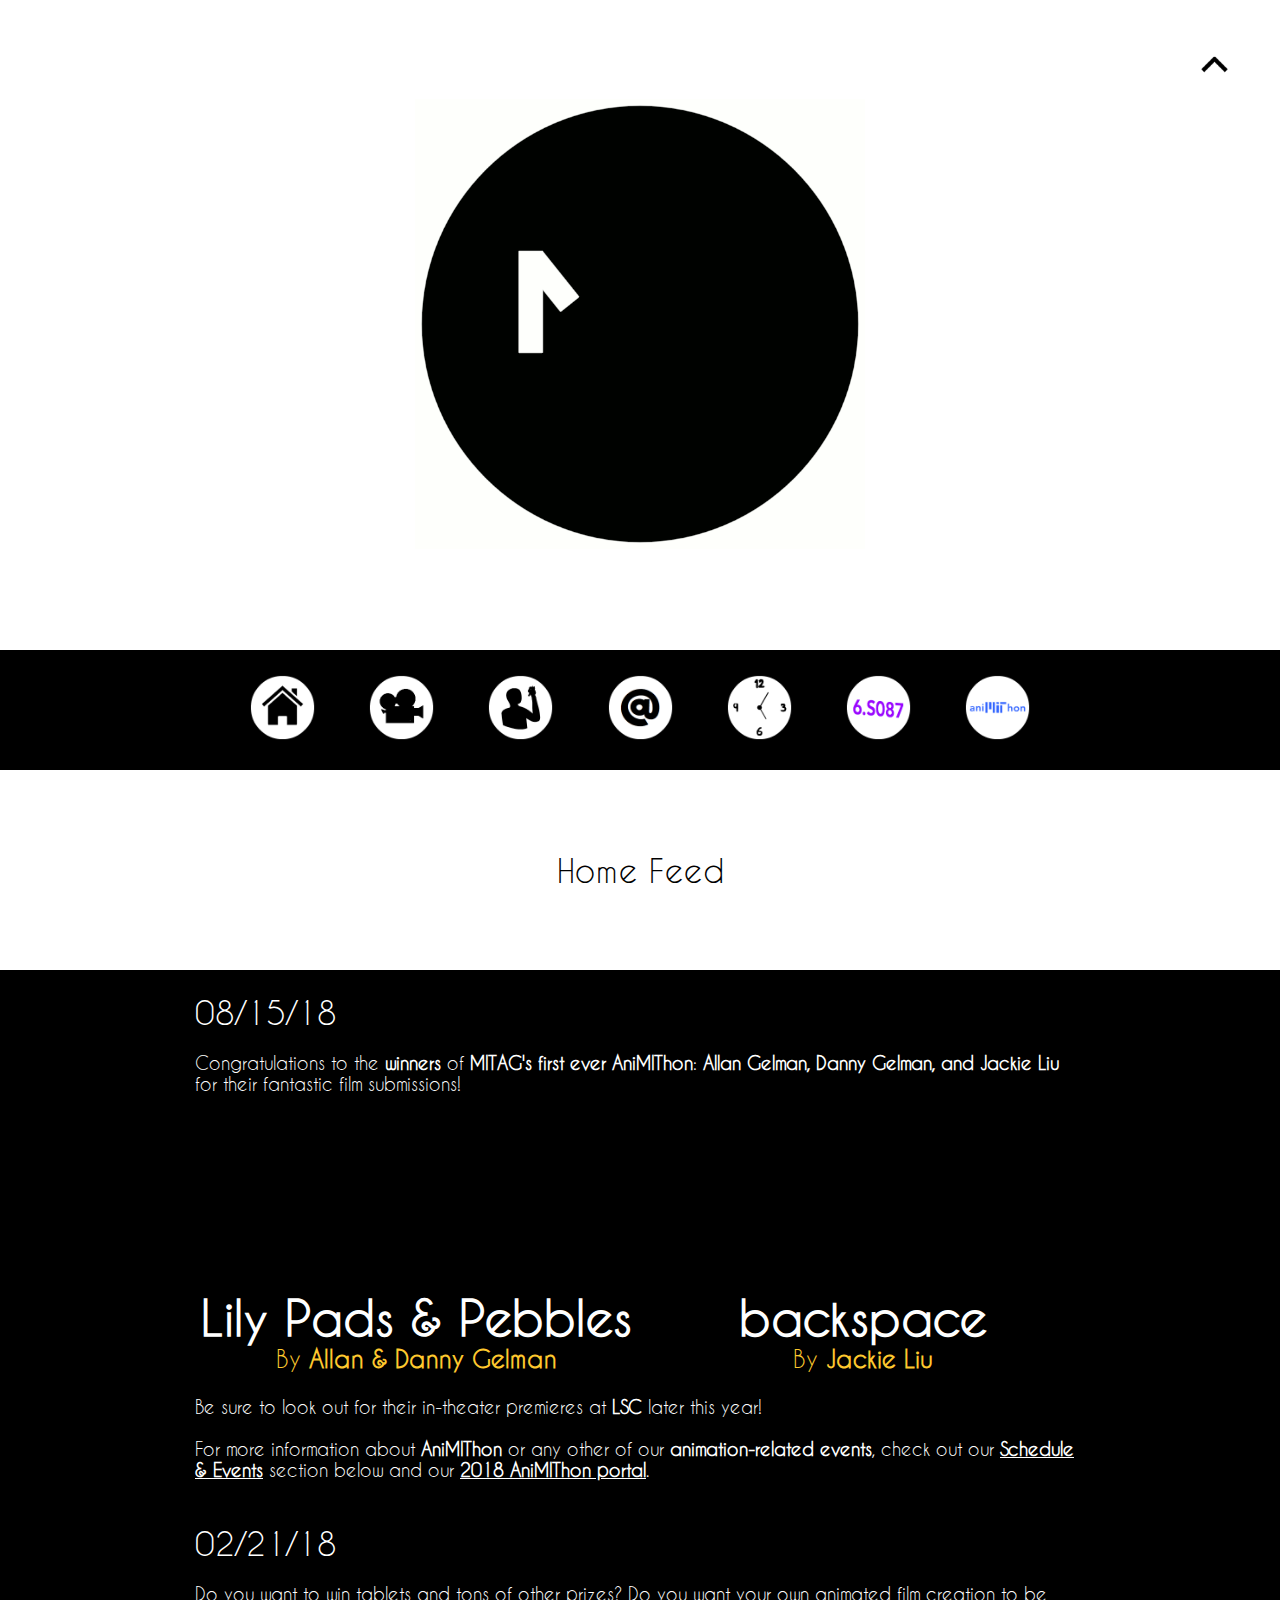
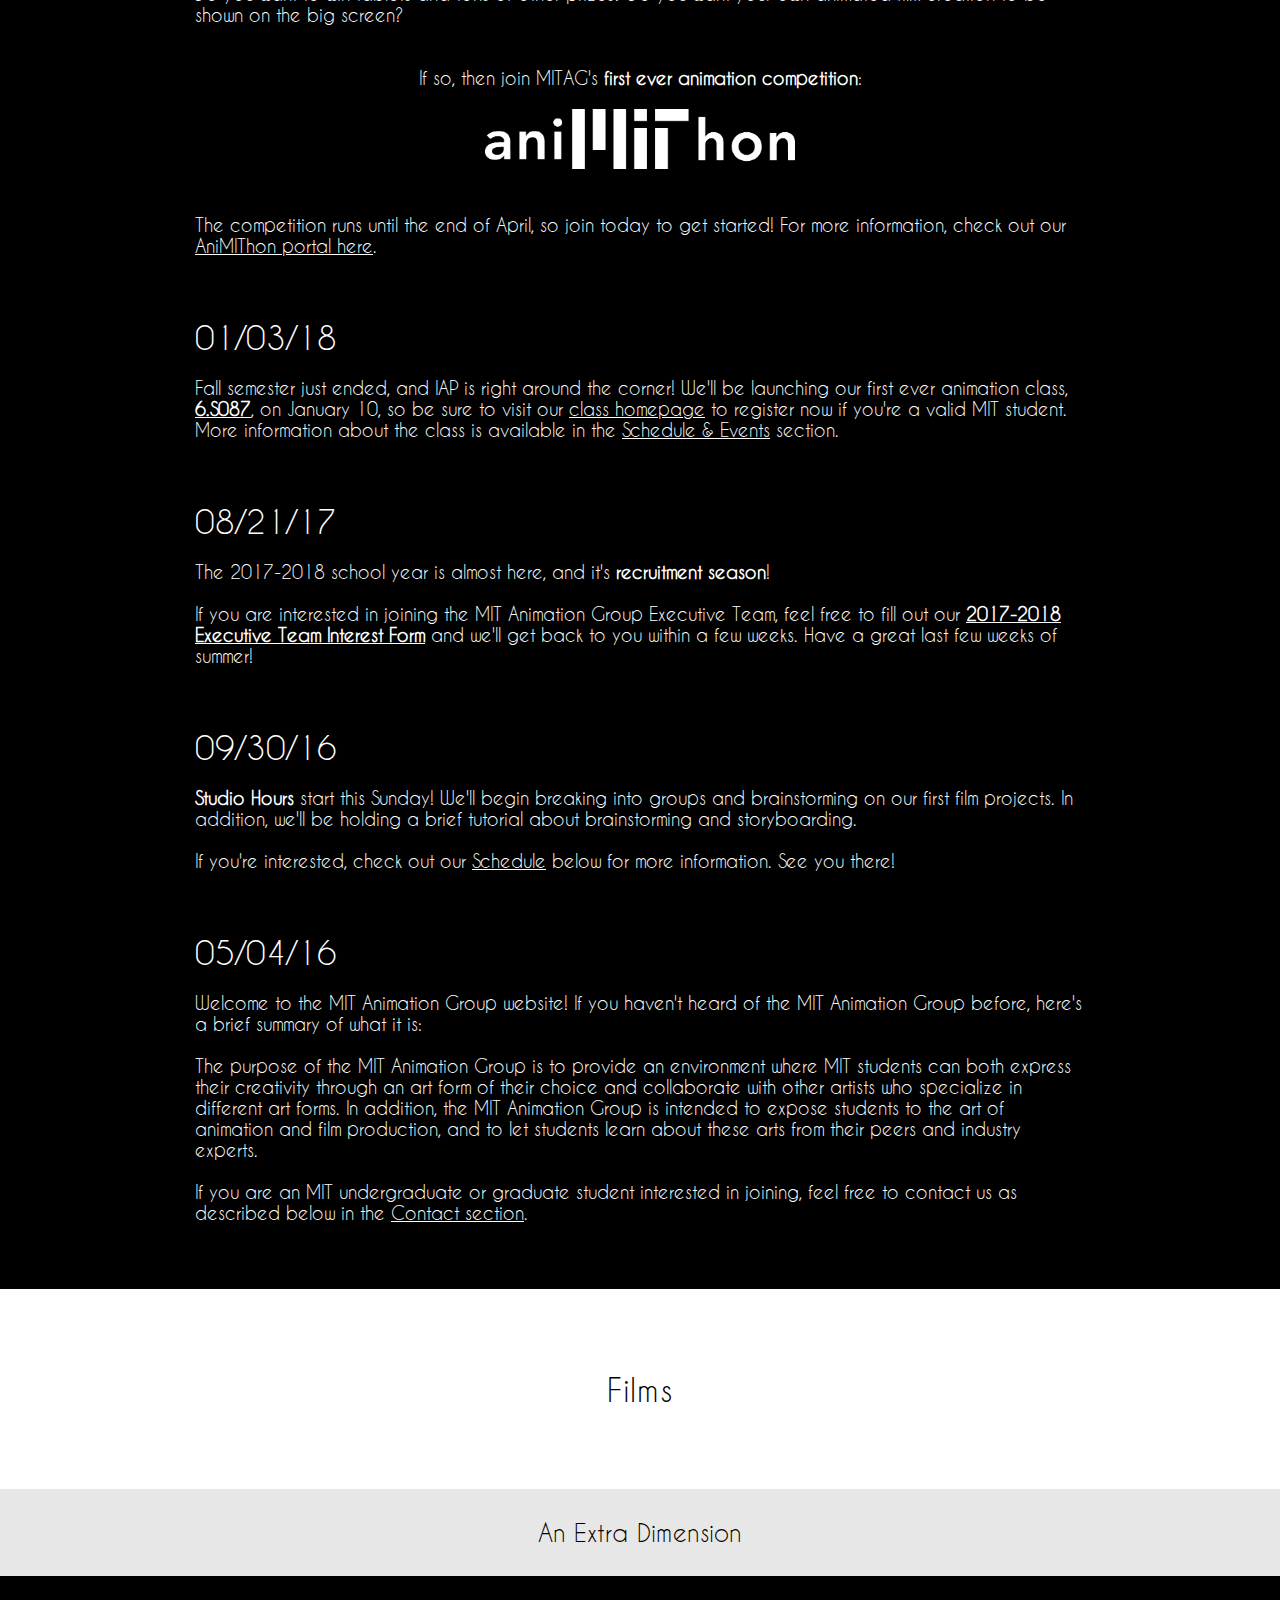
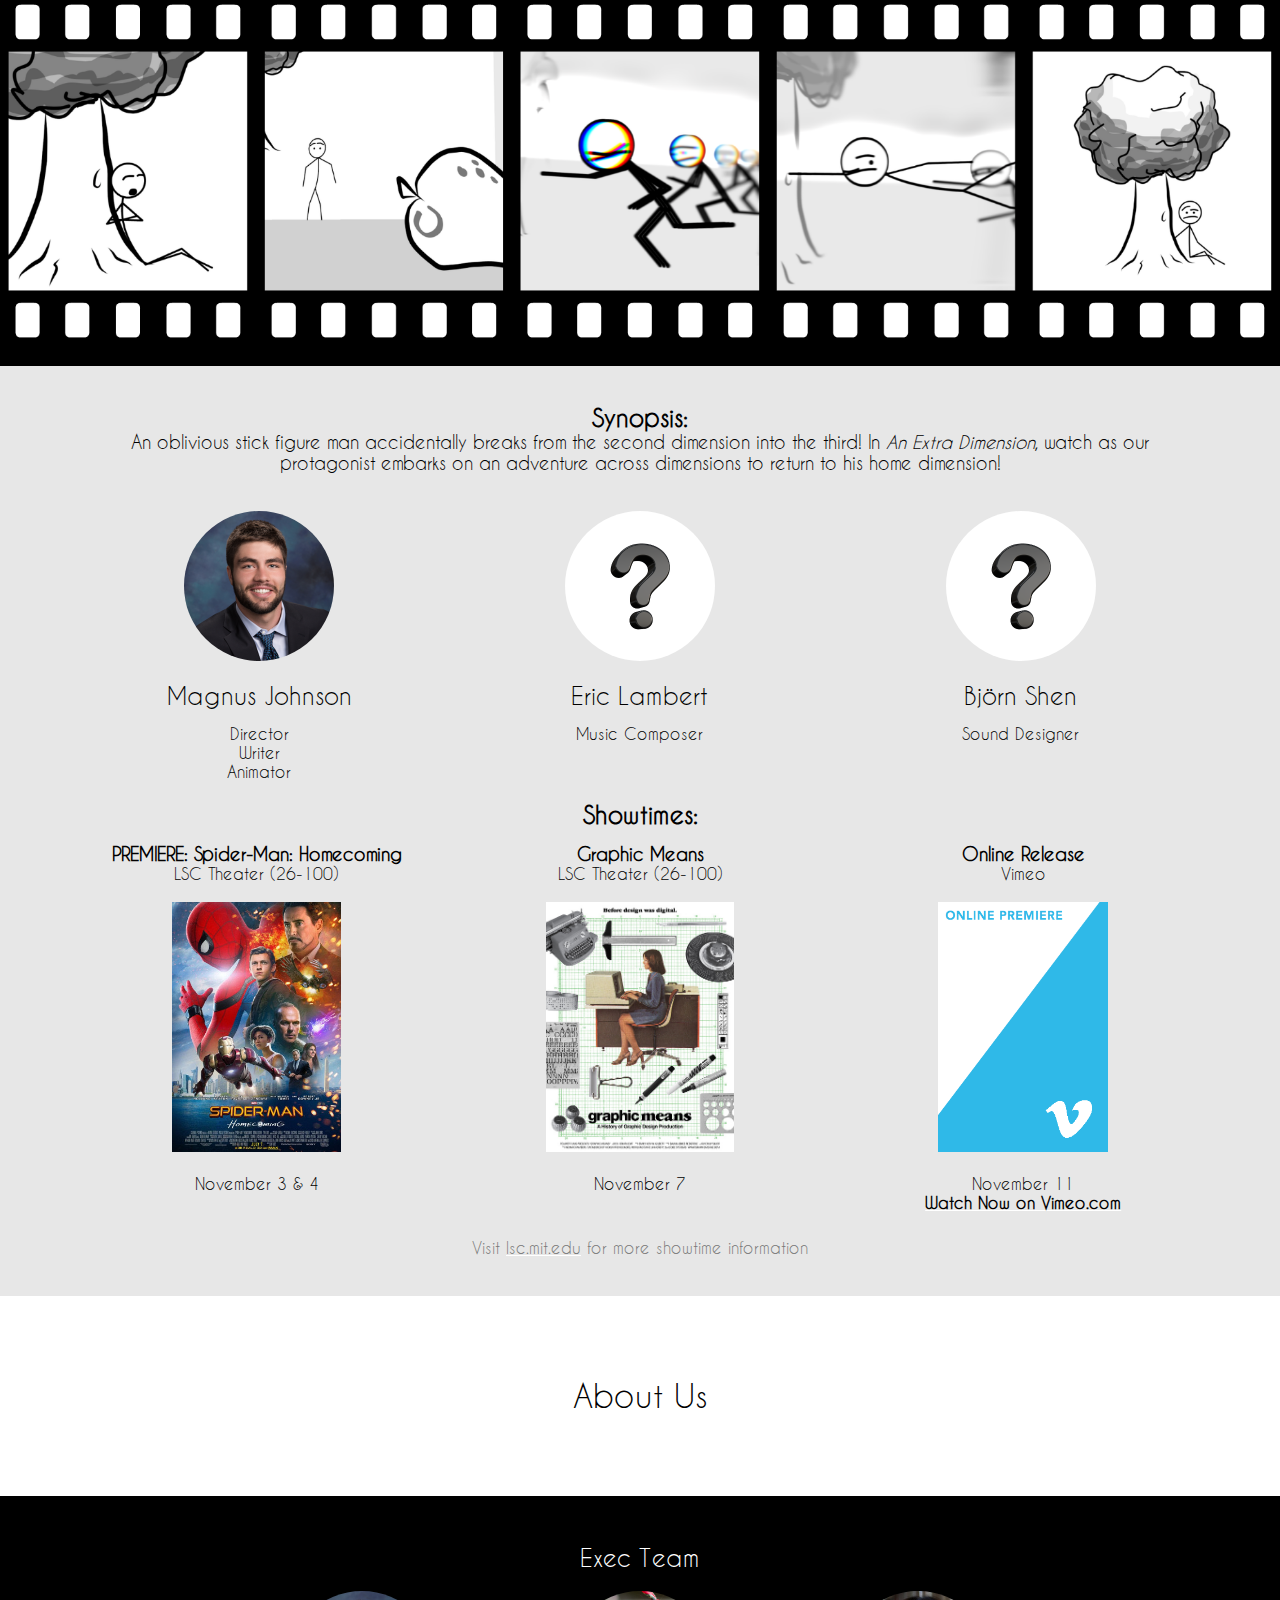
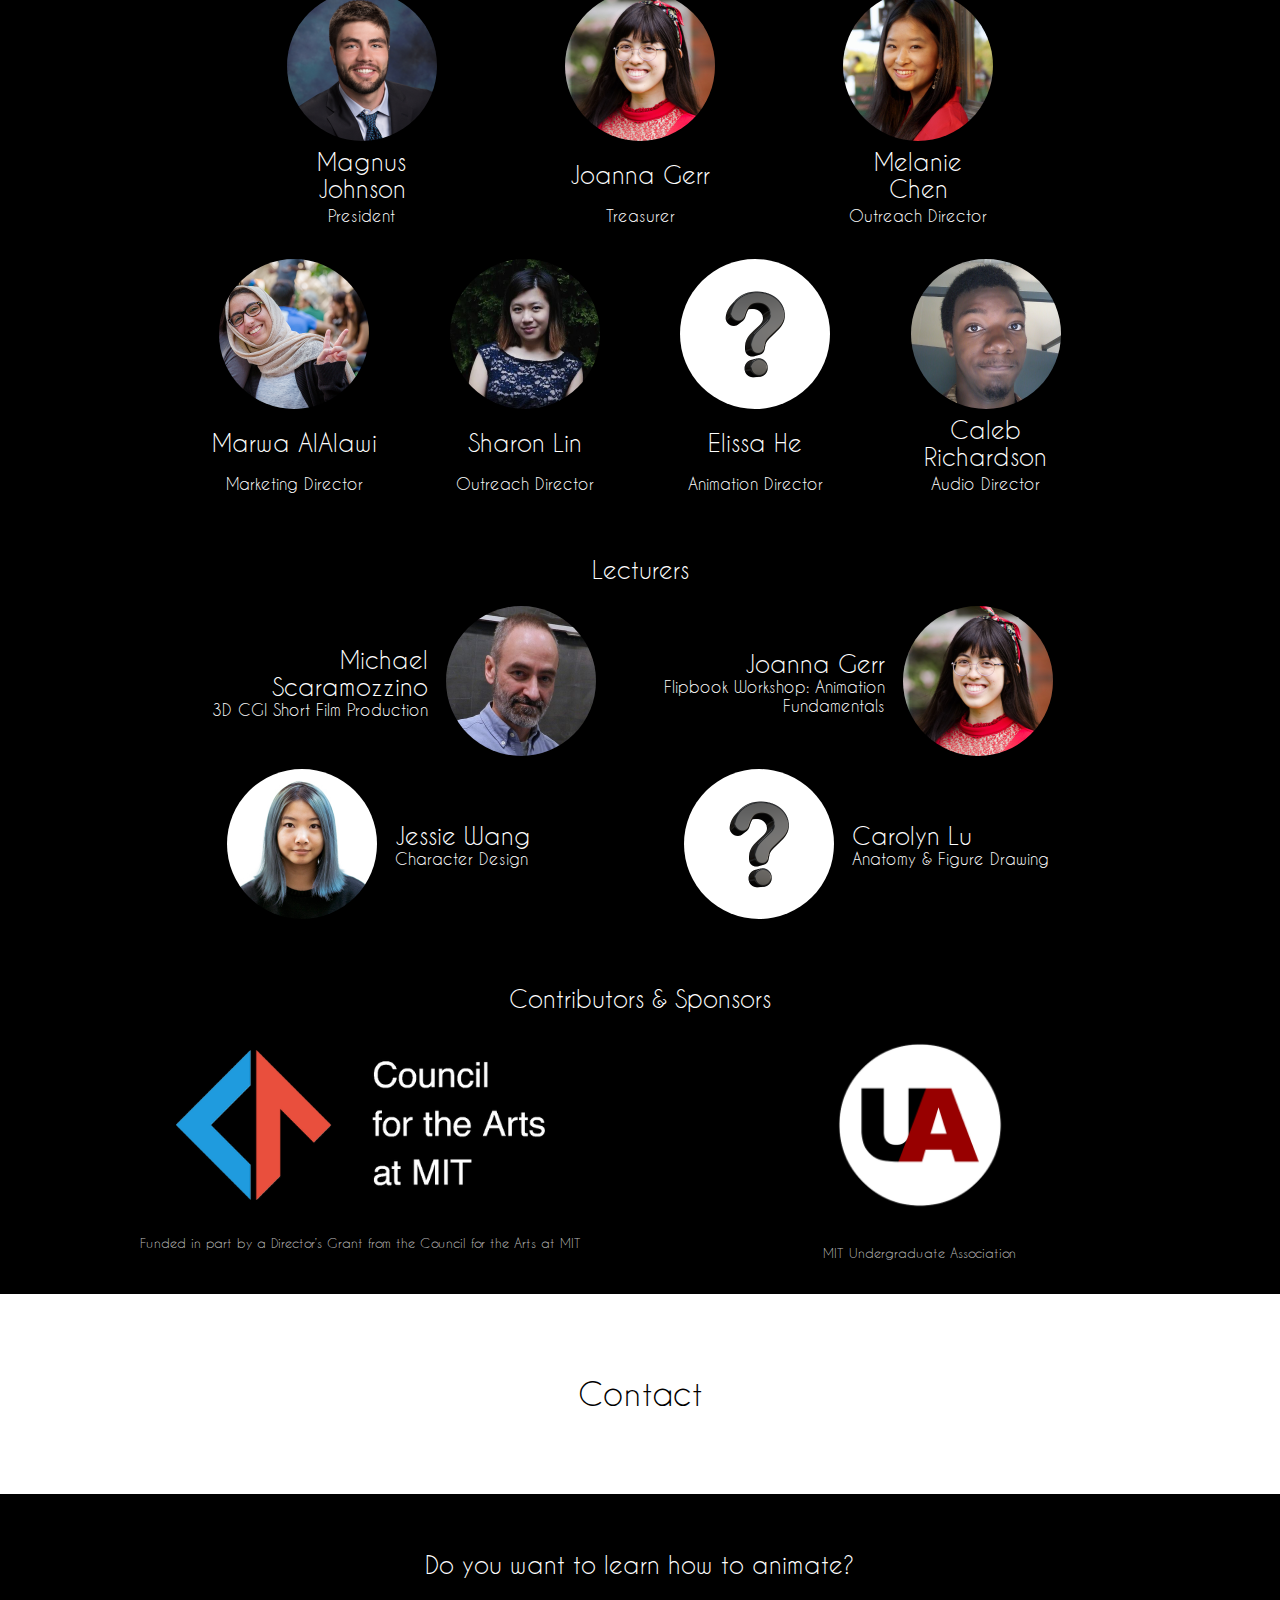
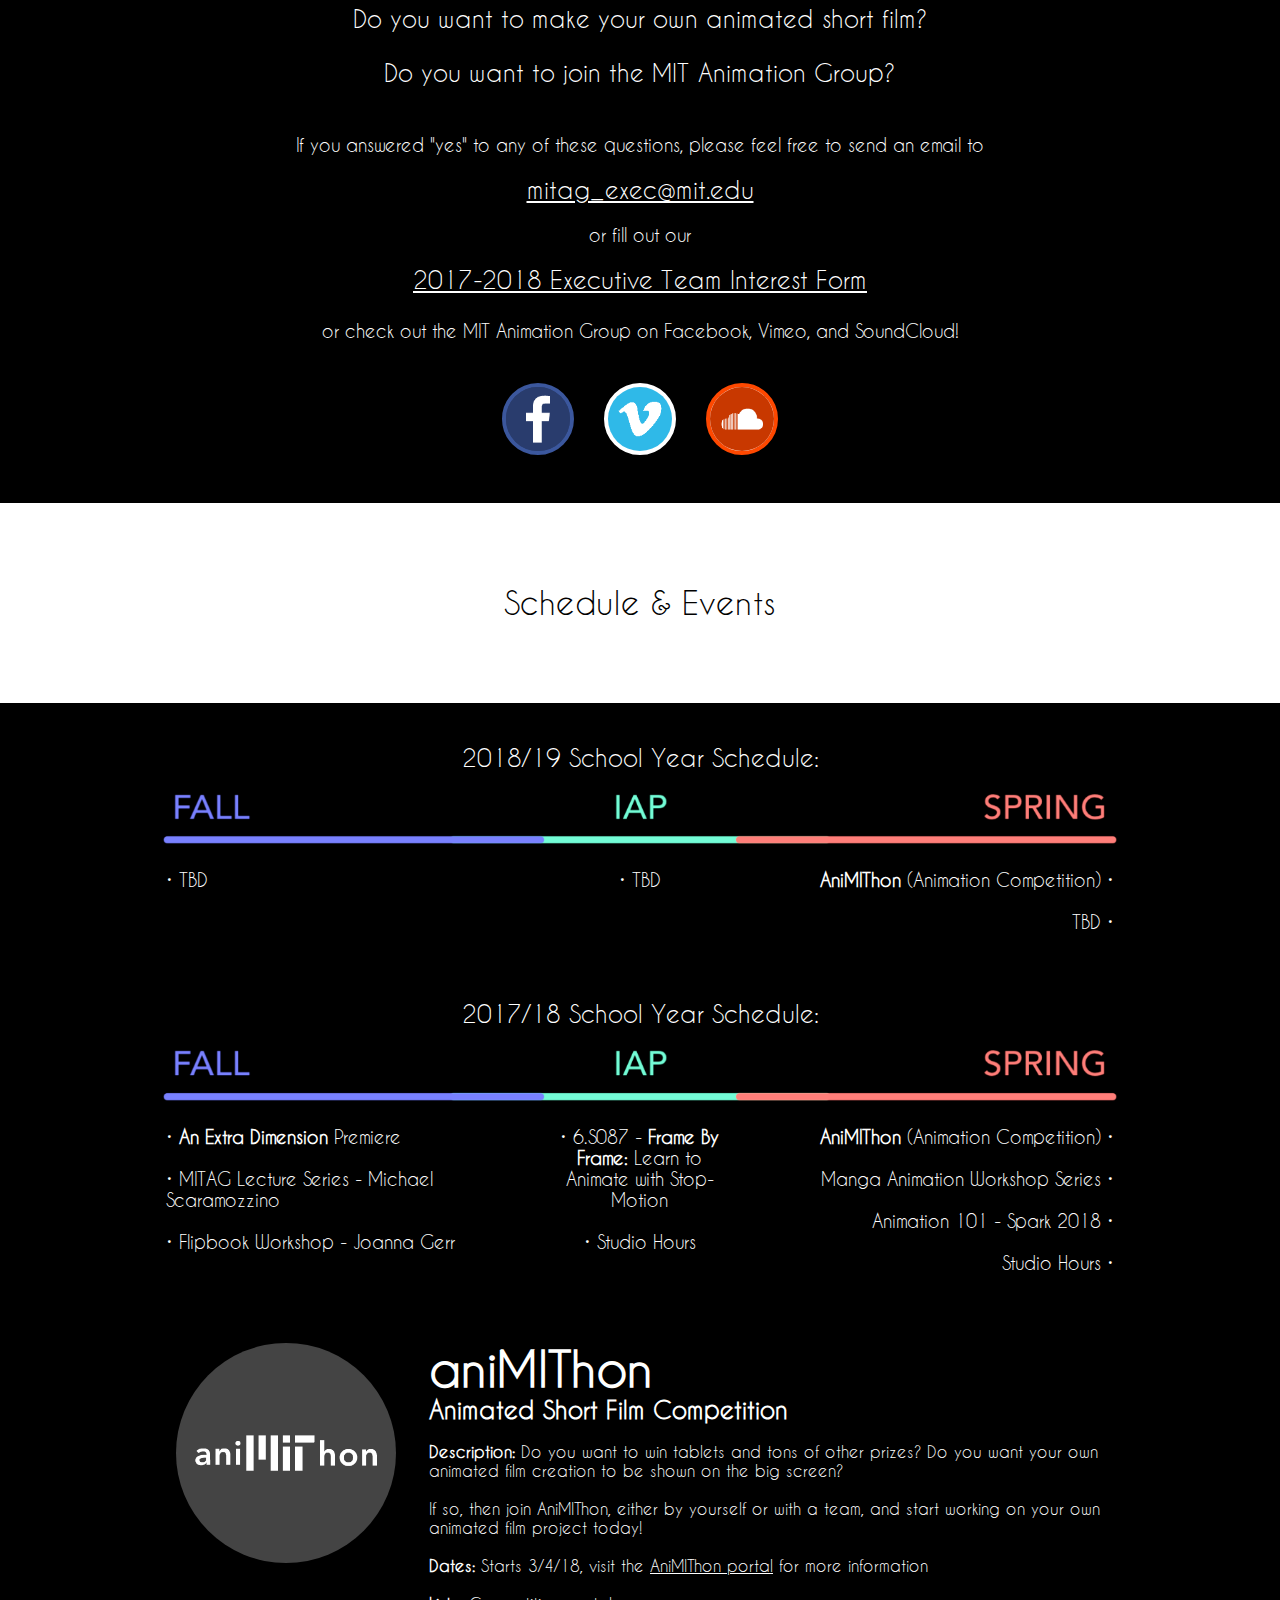
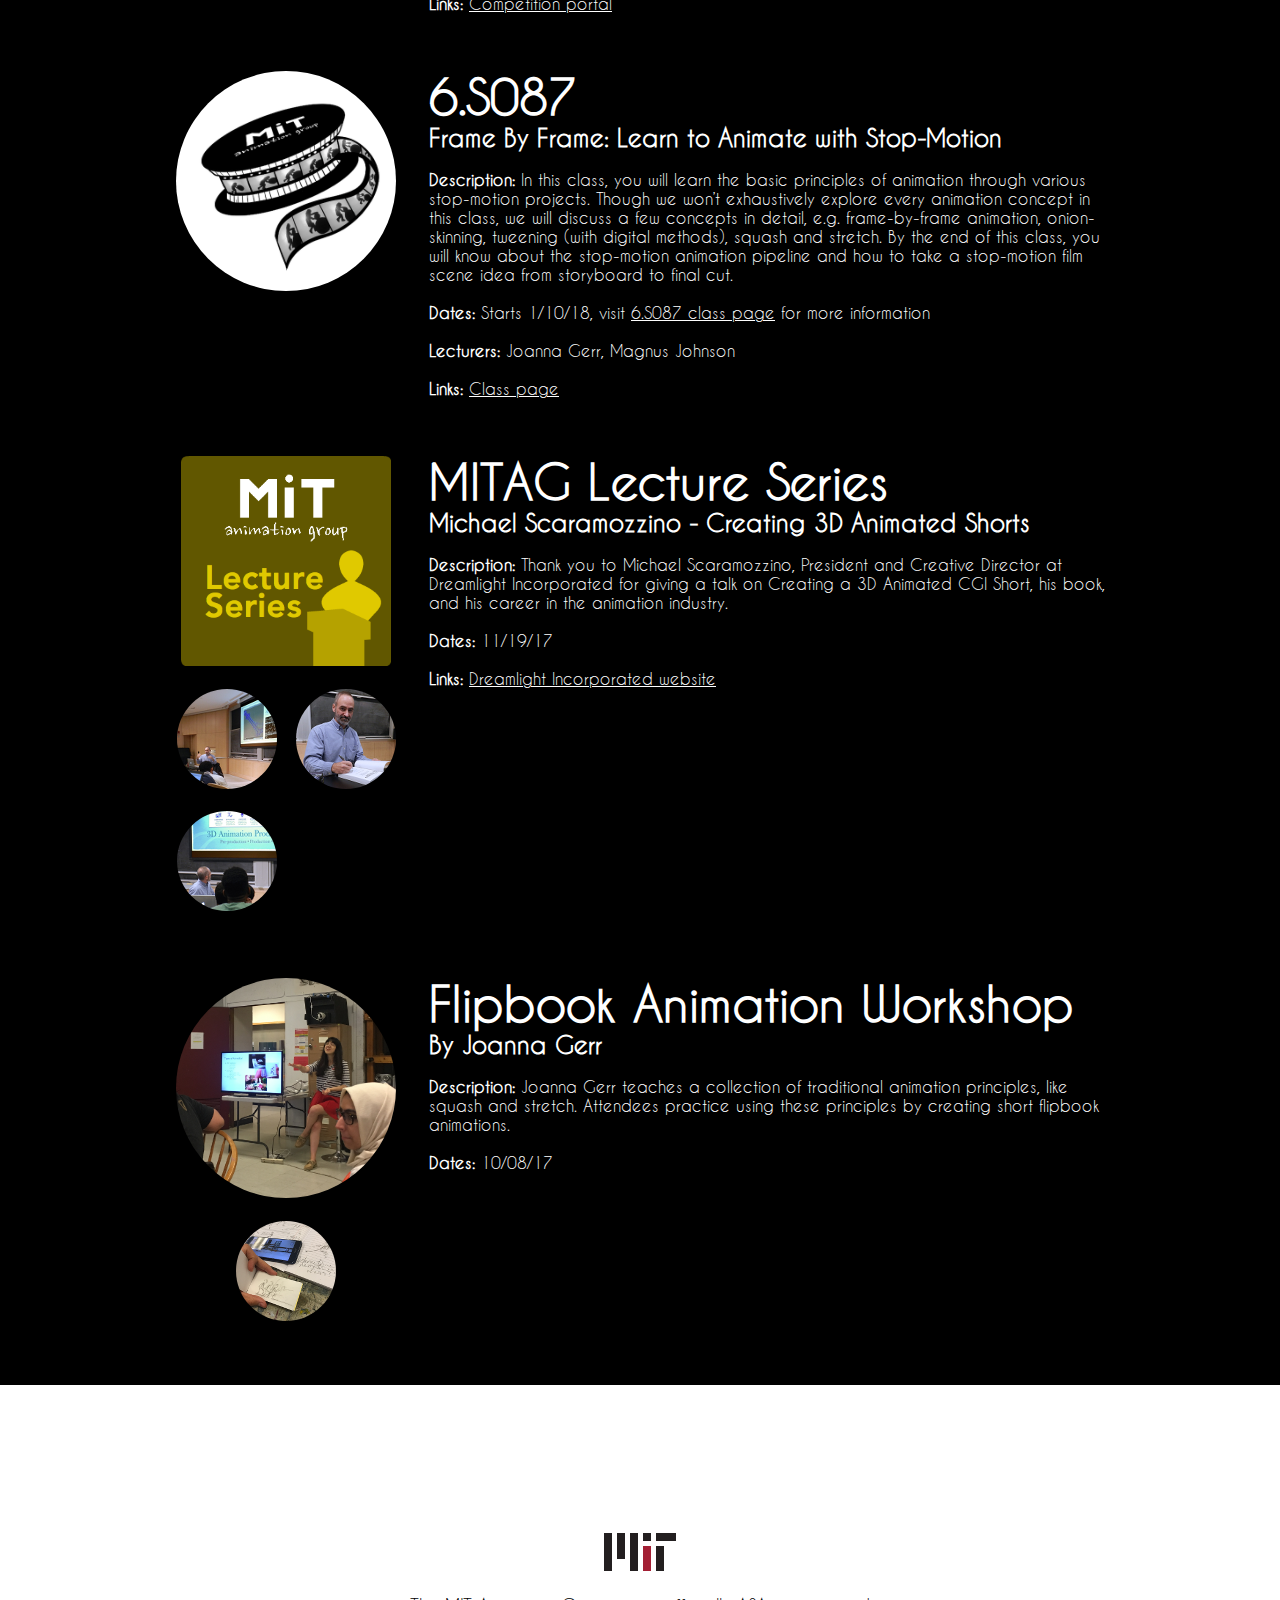
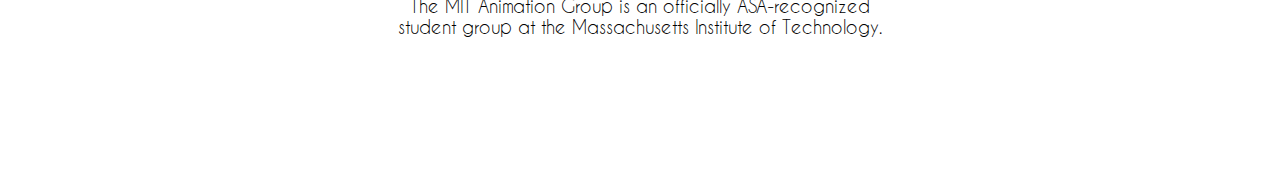
==== commit 0c37e7fa: "Added Joanna as Treasurer, updated with AniMIThon 2018 winners" ====
--- a/site/index.html
+++ b/site/index.html
@@ -24,11 +24,11 @@
 
 <table border='0' width='100%' cellpadding='0' cellspacing='0'>
 
-<tr><td align='center' valign='middle' height='100' bgcolor='#1a9bfc'>
+<!-- <tr><td align='center' valign='middle' height='100' bgcolor='#1a9bfc'>
 <font face='CaviarDreams' size='5' color='white'><b>
 <table><tr><td>Introducing&nbsp;</td><td><img src='animithon/images/animithonicon_words.png' height='36' alt='AniMIThon'></td><td>, a new animation competition</td></tr></table>
 </b></font>
-</td></tr>
+</td></tr> -->
 
 <a href='animithon/index.html'><div id='linkarea1'></div></a>
 
@@ -55,7 +55,20 @@
 <tr><td align='center' valign='top' height='400' bgcolor='black'>
 <table width='70%'><tr><td><!-- Will include the latest MITAG updates -->
 <font face='CaviarDreams' size='4' color='white'><br>
-</font><font face='CaviarDreams' size='6' color='white'>02/21/18</font><font face='CaviarDreams' size='4' color='white'><br><br>
+
+</font><font face='CaviarDreams' size='6' color='white'>08/15/18</font><font face='CaviarDreams' size='4' color='white'><br><br>
+Congratulations to the <b>winners</b> of <b>MITAG's first ever AniMIThon</b>: <b>Allan Gelman, Danny Gelman, and Jackie Liu</b> for their fantastic film submissions!<br><br>
+<table width='100%' border='0'><tr><td align='center' width='50%'>
+<iframe src="https://player.vimeo.com/video/285221890" width="100%" height="100%" frameborder="0" webkitallowfullscreen mozallowfullscreen allowfullscreen></iframe>
+</td><td width='10'></td><td align='center' width='50%'>
+<iframe src="https://player.vimeo.com/video/285221980" width="100%" height="100%" frameborder="0" webkitallowfullscreen mozallowfullscreen allowfullscreen></iframe>
+</td></tr><tr><td height='10'></td></tr>
+<tr><td align='center'><font face='CaviarDreams' size='7' color='white'><b>Lily Pads & Pebbles</b></font><font face='CaviarDreams' size='5' color='#fec82e'><br>By <b>Allan & Danny Gelman</b></font></td><td></td><td align='center'><font face='CaviarDreams' size='7' color='white'><b>backspace</b></font><font face='CaviarDreams' size='5' color='#fec82e'><br>By <b>Jackie Liu</b></font></td></tr>
+</table>
+<br>Be sure to look out for their in-theater premieres at <b>LSC</b> later this year!<br>
+<br>For more information about <b>AniMIThon</b> or any other of our <b>animation-related events</b>, check out our <a href='#schedule'><b>Schedule & Events</b></a> section below and our <a href='animithon/index.html'><b>2018 AniMIThon portal</b></a>.
+
+</font><br><br><br><br><font face='CaviarDreams' size='6' color='white'>02/21/18</font><font face='CaviarDreams' size='4' color='white'><br><br>
 Do you want to win tablets and tons of other prizes?  Do you want your own animated film creation to be shown on the big screen?<br><br><br><center>If so, then join MITAG's <b>first ever animation competition</b>:<br><br><a href='animithon/index.html'><img src='animithon/images/animithonicon_words.png' width='310' alt='AniMIThon logo'></a></center><font face='CaviarDreams' size='1'><br><br></font><font face='CaviarDreams' size='4' color='white'>The competition runs until the end of April, so join today to get started!  For more information, check out our <a href='animithon/index.html'>AniMIThon portal here</a>.
 
 </font><br><br><br><br><font face='CaviarDreams' size='6' color='white'>01/03/18</font><font face='CaviarDreams' size='4' color='white'><br><br>
@@ -152,23 +165,19 @@
 
 <font face='CaviarDreams' size='5' color='white'><br></font>
 
-<table width='88%' border='0'>
+<table width='70%' border='0'>
 <tr><td align='center' valign='middle' height='58' colspan='7'>
 <font face='CaviarDreams' size='5' color='white'>Exec Team</font>
 </td></tr><tr>
 <td align='center' valign='middle' width='20%'><div id='propic2'><img src='images/people/magnus.png' width='150'></div></td>
 <td width='18'><font face='CaviarDreams' size='4' color='white'>&nbsp;</font></td>
-<td align='center' valign='middle' width='20%'><div id='propic2'><img src='images/people/sharlene.png' width='150'></div></td>
-<td width='18'><font face='CaviarDreams' size='4' color='white'>&nbsp;</font></td>
-<td align='center' valign='middle' width='20%'><div id='propic2'><img src='images/people/li.png' width='150'></div></td>
+<td align='center' valign='middle' width='20%'><div id='propic2'><img src='images/people/joanna.png' width='150'></div></td>
 <td width='18'><font face='CaviarDreams' size='4' color='white'>&nbsp;</font></td>
 <td align='center' valign='middle' width='20%'><div id='propic2'><img src='images/people/melanie.png' width='150'></div></td>
 </tr><tr>
 <td align='center' valign='middle' height='42'><font face='CaviarDreams' size='5' color='white'>Magnus Johnson</font></td>
 <td></td>
-<td align='center' valign='middle' height='42'><font face='CaviarDreams' size='5' color='white'>Sharlene Chiu</font></td>
-<td></td>
-<td align='center' valign='middle' height='42'><font face='CaviarDreams' size='5' color='white'>Li Wang</font></td>
+<td align='center' valign='middle' height='42'><font face='CaviarDreams' size='5' color='white'>Joanna Gerr</font></td>
 <td></td>
 <td align='center' valign='middle' height='42'><font face='CaviarDreams' size='5' color='white'>Melanie Chen</font></td>
 </tr><tr>
@@ -176,14 +185,10 @@
 <td></td>
 <td align='center' valign='top'><font face='CaviarDreams' size='3' color='white'>Treasurer</font></td>
 <td></td>
-<td align='center' valign='top'><font face='CaviarDreams' size='3' color='white'>Marketing Director</font></td>
-<td></td>
 <td align='center' valign='top'><font face='CaviarDreams' size='3' color='white'>Outreach Director</font></td>
 </tr><tr><td height='24' colspan='7'></td></tr>
 </table>
-<table width='88%' border='0'><tr>
-<td align='center' valign='middle' width='20%'><div id='propic2'><img src='images/people/joanna.png' width='150'></div></td>
-<td width='18'><font face='CaviarDreams' size='4' color='white'>&nbsp;</font></td>
+<table width='85%' border='0'><tr>
 <td align='center' valign='middle' width='20%'><div id='propic2'><img src='images/people/marwa.png' width='150'></div></td>
 <td width='18'><font face='CaviarDreams' size='4' color='white'>&nbsp;</font></td>
 <td align='center' valign='middle' width='20%'><div id='propic2'><img src='images/people/sharon.png' width='150'></div></td>
@@ -192,8 +197,6 @@
 <td width='18'><font face='CaviarDreams' size='4' color='white'>&nbsp;</font></td>
 <td align='center' valign='middle' width='20%'><div id='propic2'><img src='images/people/caleb.png' width='150'></div></td>
 </tr><tr>
-<td align='center' valign='middle' height='42'><font face='CaviarDreams' size='5' color='white'>Joanna Gerr</font></td>
-<td></td>
 <td align='center' valign='middle' height='42'><font face='CaviarDreams' size='5' color='white'>Marwa AlAlawi</font></td>
 <td></td>
 <td align='center' valign='middle' height='42'><font face='CaviarDreams' size='5' color='white'>Sharon Lin</font></td>
@@ -202,8 +205,6 @@
 <td></td>
 <td align='center' valign='middle' height='42'><font face='CaviarDreams' size='5' color='white'>Caleb Richardson</font></td>
 </tr><tr>
-<td align='center' valign='top'><font face='CaviarDreams' size='3' color='white'>Animation Director</font></td>
-<td></td>
 <td align='center' valign='top'><font face='CaviarDreams' size='3' color='white'>Marketing Director</font></td>
 <td></td>
 <td align='center' valign='top'><font face='CaviarDreams' size='3' color='white'>Outreach Director</font></td>
@@ -303,6 +304,25 @@
 </tr></td><tr><td align='center' valign='top' height='400' bgcolor='black'>
 
 <table width='75%' border='0'>
+
+<tr><td valign='bottom' align='center' height='65'><font face='CaviarDreams' size='5' color='white'>2018/19 School Year Schedule:</font></td></tr>
+<tr><td align='center'>
+<font face='CaviarDreams' size='3' color='white'><br><img src='images/schedulediagram_png.png' width='100%' border='0'><br><br>
+<table width='100%' border='0'><tr><td width='40%' align='left' valign='top'>
+<font face='CaviarDreams' size='4' color='white'>
+&bull; TBD
+</font>
+</td><td width='20%' align='center' valign='top'>
+<font face='CaviarDreams' size='4' color='white'>
+&bull; TBD
+</font>
+</td><td width='40%' align='right' valign='top'>
+<font face='CaviarDreams' size='4' color='white'>
+<b>AniMIThon</b> (Animation Competition) &bull;<br><br>
+TBD &bull;
+</font>
+</td></tr><tr><td><font face='CaviarDreams' size='3' color='white'><br></td></tr></table>
+
 <tr><td valign='bottom' align='center' height='65'><font face='CaviarDreams' size='5' color='white'>2017/18 School Year Schedule:</font></td></tr>
 <tr><td align='center'>
 <font face='CaviarDreams' size='3' color='white'><br><img src='images/schedulediagram_png.png' width='100%' border='0'><br><br>
